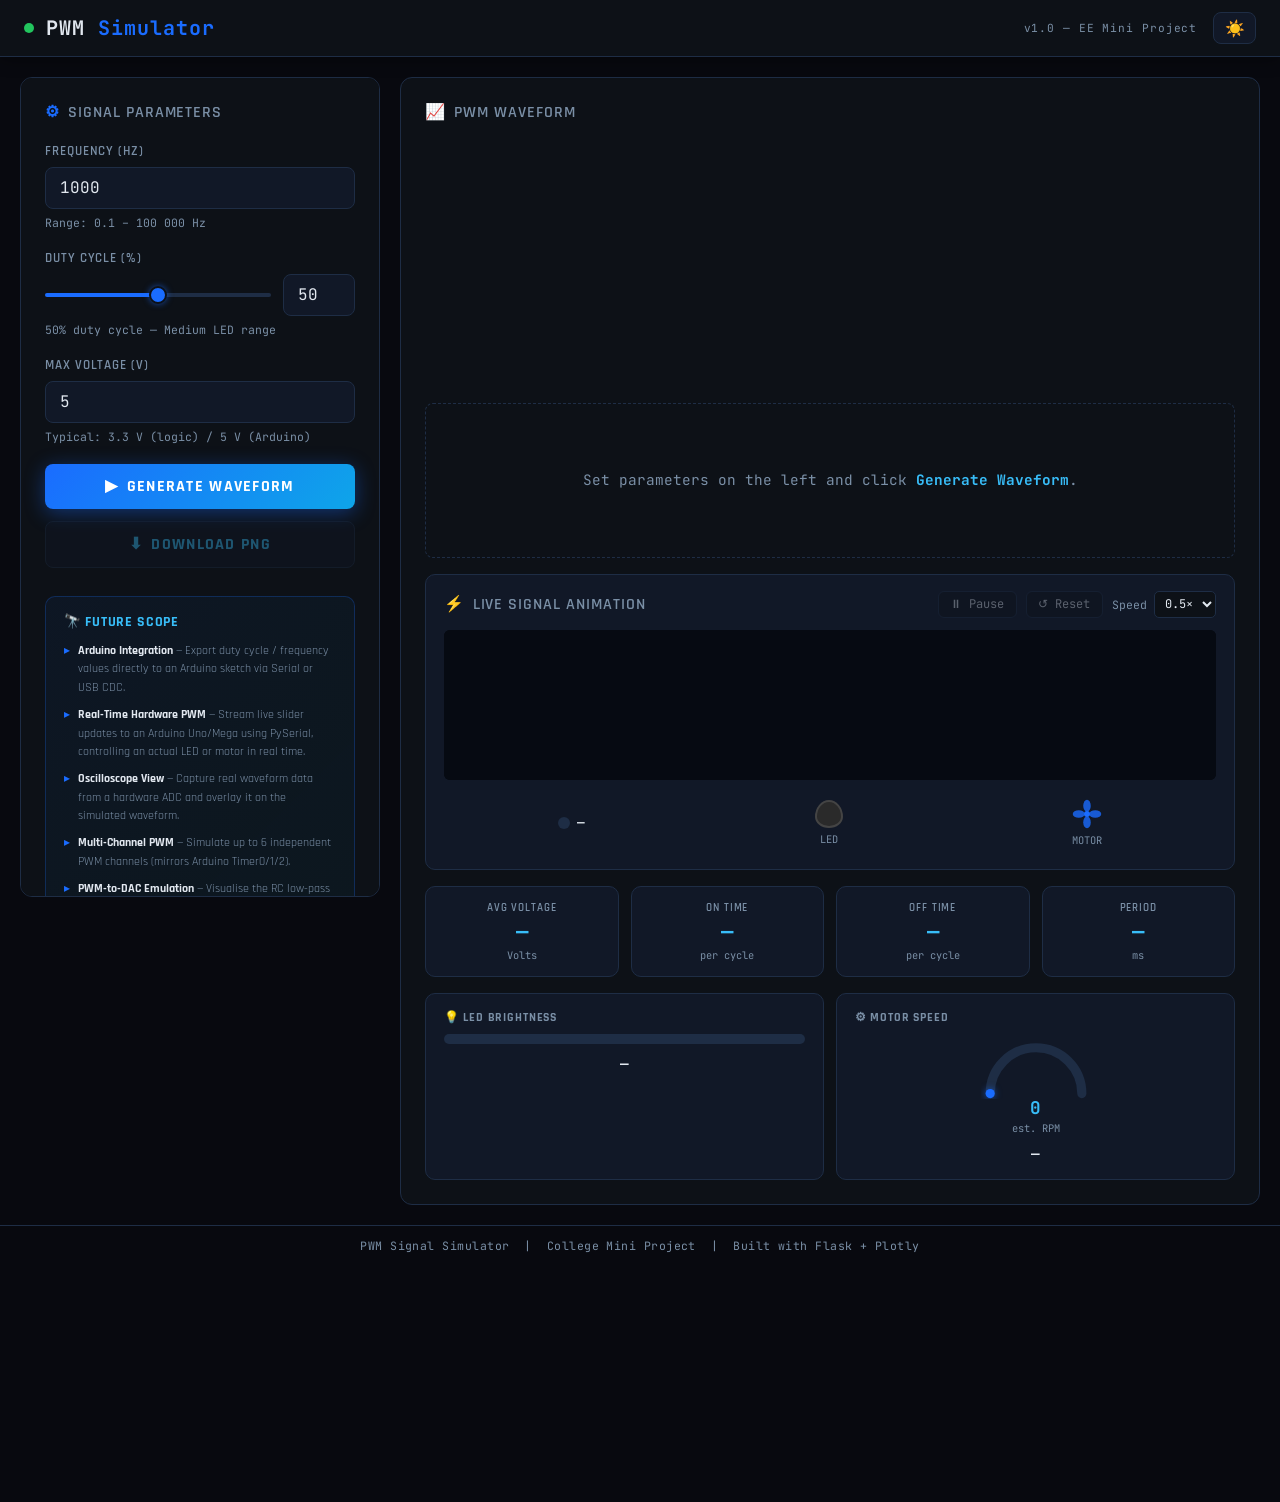
==== templates/index.html @ 7f2806ed "Add files via upload" ====
<!DOCTYPE html>
<html lang="en" data-theme="dark">
<head>
  <meta charset="UTF-8" />
  <meta name="viewport" content="width=device-width, initial-scale=1.0" />
  <title>PWM Signal Simulator</title>

  <!-- Google Fonts: JetBrains Mono for that engineering terminal feel -->
  <link rel="preconnect" href="https://fonts.googleapis.com" />
  <link
    href="https://fonts.googleapis.com/css2?family=JetBrains+Mono:wght@300;400;600;700&family=Rajdhani:wght@400;500;600;700&display=swap"
    rel="stylesheet"
  />

  <!-- Plotly for waveform rendering -->
  <script src="https://cdn.plot.ly/plotly-2.26.0.min.js"></script>

  <link rel="stylesheet" href="/static/style.css" />
</head>
<body>

  <!-- ═══════════════════════════════════════════════════════════════
       HEADER / NAV BAR
  ═══════════════════════════════════════════════════════════════ -->
  <header class="topbar">
    <div class="topbar-left">
      <span class="logo-pulse"></span>
      <span class="logo-text">PWM<span class="accent"> Simulator</span></span>
    </div>
    <div class="topbar-right">
      <span class="version-tag">v1.0 — EE Mini Project</span>
      <!-- Dark / Light mode toggle -->
      <button id="themeToggle" class="theme-btn" title="Toggle theme">
        <span class="theme-icon">☀️</span>
      </button>
    </div>
  </header>

  <!-- ═══════════════════════════════════════════════════════════════
       MAIN LAYOUT
  ═══════════════════════════════════════════════════════════════ -->
  <main class="dashboard">

    <!-- ─── LEFT PANEL: Controls ─────────────────────────────── -->
    <section class="panel panel-controls">
      <h2 class="panel-title"><span class="icon">⚙</span> Signal Parameters</h2>

      <!-- Frequency -->
      <div class="field-group">
        <label for="frequency">Frequency (Hz)</label>
        <input
          type="number" id="frequency"
          min="0.1" max="100000" step="0.1"
          value="1000" placeholder="e.g. 1000"
        />
        <span class="field-hint">Range: 0.1 – 100 000 Hz</span>
      </div>

      <!-- Duty Cycle — slider + number input synced -->
      <div class="field-group">
        <label for="dutyCycle">Duty Cycle (%)</label>
        <div class="slider-row">
          <input type="range"  id="dutyCycleSlider" min="0" max="100" step="1" value="50" />
          <input type="number" id="dutyCycle"       min="0" max="100" step="1" value="50" placeholder="0–100" />
        </div>
        <span class="field-hint" id="dcHint">50 % duty cycle selected</span>
      </div>

      <!-- Max Voltage -->
      <div class="field-group">
        <label for="maxVoltage">Max Voltage (V)</label>
        <input
          type="number" id="maxVoltage"
          min="0.1" max="1000" step="0.1"
          value="5" placeholder="e.g. 5"
        />
        <span class="field-hint">Typical: 3.3 V (logic) / 5 V (Arduino)</span>
      </div>

      <!-- Error message area -->
      <div id="errorMsg" class="error-box hidden"></div>

      <!-- Generate button -->
      <button id="generateBtn" class="btn-generate">
        <span class="btn-icon">▶</span> Generate Waveform
      </button>

      <!-- Download PNG button -->
      <button id="downloadBtn" class="btn-download" disabled>
        <span class="btn-icon">⬇</span> Download PNG
      </button>

      <!-- ── Future Scope Card ─────────────────────────────── -->
      <div class="future-scope-card">
        <h3>🔭 Future Scope</h3>
        <ul>
          <li><strong>Arduino Integration</strong> — Export duty cycle / frequency values directly to an Arduino sketch via Serial or USB CDC.</li>
          <li><strong>Real-Time Hardware PWM</strong> — Stream live slider updates to an Arduino Uno/Mega using PySerial, controlling an actual LED or motor in real time.</li>
          <li><strong>Oscilloscope View</strong> — Capture real waveform data from a hardware ADC and overlay it on the simulated waveform.</li>
          <li><strong>Multi-Channel PWM</strong> — Simulate up to 6 independent PWM channels (mirrors Arduino Timer0/1/2).</li>
          <li><strong>PWM-to-DAC Emulation</strong> — Visualise the RC low-pass filter output beside the raw PWM signal.</li>
        </ul>
      </div>
    </section>

    <!-- ─── RIGHT PANEL: Output ───────────────────────────────── -->
    <section class="panel panel-output">

      <!-- Waveform chart -->
      <div class="chart-wrapper">
        <h2 class="panel-title"><span class="icon">📈</span> PWM Waveform</h2>
        <div id="waveformChart"></div>
        <p class="chart-placeholder" id="chartPlaceholder">
          Set parameters on the left and click <strong>Generate Waveform</strong>.
        </p>
      </div>

      <!-- ── Live PWM Animation ──────────────────────────────── -->
      <div class="anim-wrapper" id="animWrapper">
        <div class="anim-header">
          <span class="panel-title"><span class="icon">⚡</span> Live Signal Animation</span>
          <div class="anim-controls">
            <button id="animPlayPause" class="anim-btn" disabled title="Play / Pause">⏸ Pause</button>
            <button id="animReset"     class="anim-btn" disabled title="Reset">↺ Reset</button>
            <label class="anim-speed-label">
              Speed
              <select id="animSpeed" class="anim-speed-select">
                <option value="0.1">0.1×</option>
                <option value="0.2">0.2×</option>
                <option value="0.3">0.3×</option>
                <option value="0.4">0.4×</option>
                <option value="0.5" selected>0.5×</option>
              </select>
            </label>
          </div>
        </div>

        <!-- Canvas for animated waveform -->
        <canvas id="pwmCanvas" height="150"></canvas>

        <!-- Animated dot indicators below canvas -->
        <div class="anim-indicators">
          <!-- Signal state badge -->
          <div class="sig-state-badge" id="sigStateBadge">
            <span class="sig-dot" id="sigDot"></span>
            <span id="sigStateText">—</span>
          </div>
          <!-- Animated LED bulb -->
          <div class="anim-led-wrap">
            <div class="anim-led" id="animLed"></div>
            <span class="anim-led-label">LED</span>
          </div>
          <!-- Spinning motor fan -->
          <div class="anim-motor-wrap">
            <svg class="motor-fan" id="motorFan" viewBox="0 0 40 40" xmlns="http://www.w3.org/2000/svg">
              <circle cx="20" cy="20" r="4" fill="#1a6cff"/>
              <ellipse cx="20" cy="9"  rx="5" ry="8" fill="#1a6cff" opacity="0.8"/>
              <ellipse cx="20" cy="31" rx="5" ry="8" fill="#1a6cff" opacity="0.8"/>
              <ellipse cx="9"  cy="20" rx="8" ry="5" fill="#1a6cff" opacity="0.8"/>
              <ellipse cx="31" cy="20" rx="8" ry="5" fill="#1a6cff" opacity="0.8"/>
            </svg>
            <span class="anim-led-label">Motor</span>
          </div>
        </div>
      </div><!-- /anim-wrapper -->

      <!-- Metric Cards -->
      <div class="metrics-grid" id="metricsGrid">

        <div class="metric-card" id="cardAvgV">
          <div class="metric-label">Avg Voltage</div>
          <div class="metric-value" id="avgVoltage">—</div>
          <div class="metric-unit">Volts</div>
        </div>

        <div class="metric-card" id="cardOnTime">
          <div class="metric-label">ON Time</div>
          <div class="metric-value" id="onTime">—</div>
          <div class="metric-unit">per cycle</div>
        </div>

        <div class="metric-card" id="cardOffTime">
          <div class="metric-label">OFF Time</div>
          <div class="metric-value" id="offTime">—</div>
          <div class="metric-unit">per cycle</div>
        </div>

        <div class="metric-card" id="cardPeriod">
          <div class="metric-label">Period</div>
          <div class="metric-value" id="period">—</div>
          <div class="metric-unit">ms</div>
        </div>

      </div>

      <!-- Indicator Row -->
      <div class="indicators-row">

        <!-- LED Brightness -->
        <div class="indicator-card" id="ledCard">
          <div class="indicator-title">💡 LED Brightness</div>
          <div class="led-bar-wrapper">
            <div class="led-bar-track">
              <div class="led-bar-fill" id="ledBarFill"></div>
            </div>
          </div>
          <div class="indicator-label" id="ledLabel">—</div>
        </div>

        <!-- Motor Speed -->
        <div class="indicator-card" id="motorCard">
          <div class="indicator-title">⚙ Motor Speed</div>
          <!-- Circular gauge -->
          <div class="gauge-wrapper">
            <svg class="gauge-svg" viewBox="0 0 120 70" xmlns="http://www.w3.org/2000/svg">
              <!-- Background arc -->
              <path class="gauge-track"
                d="M 10 65 A 50 50 0 0 1 110 65"
                fill="none" stroke-width="10" stroke-linecap="round"/>
              <!-- Filled arc -->
              <path class="gauge-fill" id="gaugeFill"
                d="M 10 65 A 50 50 0 0 1 110 65"
                fill="none" stroke-width="10" stroke-linecap="round"
                stroke-dasharray="0 157"/>
            </svg>
            <div class="gauge-rpm" id="motorRPM">0</div>
            <div class="gauge-unit">est. RPM</div>
          </div>
          <div class="indicator-label" id="motorLabel">—</div>
        </div>

      </div><!-- /indicators-row -->

    </section><!-- /panel-output -->

  </main><!-- /dashboard -->

  <footer class="site-footer">
    <p>PWM Signal Simulator &nbsp;|&nbsp; College Mini Project &nbsp;|&nbsp; Built with Flask + Plotly</p>
  </footer>

  <script src="/static/script.js"></script>
</body>
</html>
---- static/style.css ----
/* ================================================================
   PWM Signal Simulator — Stylesheet
   Theme: Engineering Terminal / Dark Blue
   ================================================================ */

/* ── CSS Variables (Dark Theme defaults) ─────────────────────── */
:root {
  --bg-base:       #08090f;
  --bg-panel:      #0d1117;
  --bg-card:       #111827;
  --bg-card-hover: #1a2236;
  --border:        #1e2d45;
  --border-accent: #1a6cff;

  --text-primary:  #e2e8f0;
  --text-secondary:#7a8fa6;
  --text-accent:   #38bdf8;

  --blue-glow:     #1a6cff;
  --cyan:          #06b6d4;
  --green:         #22c55e;
  --amber:         #f59e0b;
  --red:           #ef4444;

  --font-mono:  'JetBrains Mono', monospace;
  --font-ui:    'Rajdhani', sans-serif;

  --radius:     8px;
  --transition: 0.22s cubic-bezier(0.4, 0, 0.2, 1);
}

/* ── Light Theme Overrides ────────────────────────────────────── */
[data-theme="light"] {
  --bg-base:       #f0f4f8;
  --bg-panel:      #ffffff;
  --bg-card:       #f8fafc;
  --bg-card-hover: #eef2f7;
  --border:        #cbd5e1;
  --border-accent: #1a6cff;

  --text-primary:  #0f172a;
  --text-secondary:#475569;
  --text-accent:   #0369a1;
}

/* ── Reset & Base ─────────────────────────────────────────────── */
*, *::before, *::after { box-sizing: border-box; margin: 0; padding: 0; }

html { font-size: 16px; scroll-behavior: smooth; }

body {
  font-family: var(--font-ui);
  background: var(--bg-base);
  color: var(--text-primary);
  min-height: 100vh;
  display: flex;
  flex-direction: column;
  transition: background var(--transition), color var(--transition);
}

/* ── Scrollbar (Dark theme) ───────────────────────────────────── */
::-webkit-scrollbar { width: 6px; }
::-webkit-scrollbar-track { background: var(--bg-base); }
::-webkit-scrollbar-thumb { background: var(--border); border-radius: 99px; }

/* ================================================================
   TOP BAR
   ================================================================ */
.topbar {
  display: flex;
  align-items: center;
  justify-content: space-between;
  padding: 0.75rem 1.5rem;
  background: var(--bg-panel);
  border-bottom: 1px solid var(--border);
  position: sticky; top: 0; z-index: 100;
  box-shadow: 0 2px 16px rgba(0,0,0,0.4);
}

.topbar-left {
  display: flex; align-items: center; gap: 0.75rem;
}

/* Pulsing circle — "live" indicator */
.logo-pulse {
  width: 10px; height: 10px;
  border-radius: 50%;
  background: var(--green);
  box-shadow: 0 0 0 0 rgba(34,197,94,0.6);
  animation: pulse 2s infinite;
}
@keyframes pulse {
  0%   { box-shadow: 0 0 0 0   rgba(34,197,94,0.6); }
  70%  { box-shadow: 0 0 0 10px rgba(34,197,94,0.0); }
  100% { box-shadow: 0 0 0 0   rgba(34,197,94,0.0); }
}

.logo-text {
  font-family: var(--font-mono);
  font-size: 1.25rem;
  font-weight: 700;
  letter-spacing: 0.05em;
  color: var(--text-primary);
}
.logo-text .accent { color: var(--blue-glow); }

.topbar-right {
  display: flex; align-items: center; gap: 1rem;
}

.version-tag {
  font-family: var(--font-mono);
  font-size: 0.7rem;
  color: var(--text-secondary);
  letter-spacing: 0.08em;
}

/* Theme toggle button */
.theme-btn {
  background: var(--bg-card);
  border: 1px solid var(--border);
  border-radius: var(--radius);
  padding: 0.35rem 0.65rem;
  cursor: pointer;
  font-size: 1rem;
  transition: border-color var(--transition), background var(--transition);
}
.theme-btn:hover { border-color: var(--border-accent); background: var(--bg-card-hover); }

/* ================================================================
   DASHBOARD LAYOUT
   ================================================================ */
.dashboard {
  display: grid;
  grid-template-columns: 360px 1fr;
  gap: 1.25rem;
  padding: 1.25rem;
  flex: 1;
}

/* ── Panel (shared card shell) ────────────────────────────────── */
.panel {
  background: var(--bg-panel);
  border: 1px solid var(--border);
  border-radius: 12px;
  padding: 1.5rem;
  display: flex;
  flex-direction: column;
  gap: 1.25rem;
  transition: background var(--transition), border-color var(--transition);
}

.panel-title {
  font-family: var(--font-ui);
  font-size: 1rem;
  font-weight: 600;
  letter-spacing: 0.06em;
  text-transform: uppercase;
  color: var(--text-secondary);
  display: flex; align-items: center; gap: 0.5rem;
}
.panel-title .icon { color: var(--blue-glow); font-style: normal; }

/* ================================================================
   CONTROL PANEL — Left
   ================================================================ */
.panel-controls { max-height: calc(100vh - 80px); overflow-y: auto; }

/* ── Form Fields ──────────────────────────────────────────────── */
.field-group {
  display: flex; flex-direction: column; gap: 0.4rem;
}

.field-group label {
  font-size: 0.82rem;
  font-weight: 600;
  letter-spacing: 0.07em;
  text-transform: uppercase;
  color: var(--text-secondary);
}

.field-group input[type="number"] {
  background: var(--bg-card);
  border: 1px solid var(--border);
  border-radius: var(--radius);
  color: var(--text-primary);
  font-family: var(--font-mono);
  font-size: 1rem;
  padding: 0.6rem 0.85rem;
  width: 100%;
  transition: border-color var(--transition), box-shadow var(--transition);
  outline: none;
}
.field-group input[type="number"]:focus {
  border-color: var(--border-accent);
  box-shadow: 0 0 0 3px rgba(26,108,255,0.18);
}

.field-hint {
  font-size: 0.72rem;
  color: var(--text-secondary);
  font-family: var(--font-mono);
}

/* ── Slider + Number sync row ─────────────────────────────────── */
.slider-row {
  display: flex; align-items: center; gap: 0.75rem;
}
.slider-row input[type="range"] {
  flex: 1;
  -webkit-appearance: none;
  height: 4px;
  border-radius: 99px;
  background: linear-gradient(to right, var(--blue-glow) 50%, var(--border) 50%);
  outline: none;
  cursor: pointer;
  transition: background var(--transition);
}
.slider-row input[type="range"]::-webkit-slider-thumb {
  -webkit-appearance: none;
  width: 18px; height: 18px;
  border-radius: 50%;
  background: var(--blue-glow);
  border: 2px solid var(--bg-panel);
  box-shadow: 0 0 6px rgba(26,108,255,0.6);
  transition: transform 0.1s;
}
.slider-row input[type="range"]::-webkit-slider-thumb:hover { transform: scale(1.2); }
.slider-row input[type="number"] { width: 72px; flex: none; }

/* ── Buttons ──────────────────────────────────────────────────── */
.btn-generate, .btn-download {
  width: 100%;
  padding: 0.75rem;
  border: none;
  border-radius: var(--radius);
  font-family: var(--font-ui);
  font-size: 1rem;
  font-weight: 700;
  letter-spacing: 0.08em;
  text-transform: uppercase;
  cursor: pointer;
  display: flex; align-items: center; justify-content: center; gap: 0.5rem;
  transition: transform 0.1s, box-shadow var(--transition), opacity var(--transition);
}

.btn-generate {
  background: linear-gradient(135deg, #1a6cff, #0ea5e9);
  color: #fff;
  box-shadow: 0 4px 20px rgba(26,108,255,0.4);
}
.btn-generate:hover  { transform: translateY(-2px); box-shadow: 0 6px 24px rgba(26,108,255,0.55); }
.btn-generate:active { transform: translateY(0);   }

.btn-download {
  background: var(--bg-card);
  color: var(--text-accent);
  border: 1px solid var(--border);
  margin-top: -0.5rem;
}
.btn-download:hover:not(:disabled) { border-color: var(--cyan); background: var(--bg-card-hover); }
.btn-download:disabled { opacity: 0.4; cursor: not-allowed; }

.btn-icon { font-style: normal; }

/* ── Error Box ────────────────────────────────────────────────── */
.error-box {
  background: rgba(239,68,68,0.12);
  border: 1px solid var(--red);
  border-radius: var(--radius);
  padding: 0.65rem 0.9rem;
  font-size: 0.85rem;
  color: var(--red);
  font-family: var(--font-mono);
}
.hidden { display: none !important; }

/* ── Future Scope Card ────────────────────────────────────────── */
.future-scope-card {
  background: linear-gradient(135deg, rgba(26,108,255,0.06), rgba(6,182,212,0.04));
  border: 1px solid rgba(26,108,255,0.25);
  border-radius: 10px;
  padding: 1rem 1.1rem;
  margin-top: 0.5rem;
}
.future-scope-card h3 {
  font-size: 0.85rem;
  font-weight: 700;
  letter-spacing: 0.06em;
  text-transform: uppercase;
  color: var(--text-accent);
  margin-bottom: 0.6rem;
}
.future-scope-card ul {
  list-style: none;
  display: flex; flex-direction: column; gap: 0.5rem;
}
.future-scope-card li {
  font-size: 0.78rem;
  color: var(--text-secondary);
  line-height: 1.5;
  padding-left: 0.9rem;
  position: relative;
}
.future-scope-card li::before {
  content: "▸";
  position: absolute; left: 0;
  color: var(--blue-glow);
}
.future-scope-card li strong { color: var(--text-primary); }

/* ================================================================
   OUTPUT PANEL — Right
   ================================================================ */
.panel-output { gap: 1rem; }

/* ── Waveform chart area ──────────────────────────────────────── */
.chart-wrapper { flex: 1; position: relative; }

#waveformChart {
  width: 100%;
  min-height: 280px;
  border-radius: var(--radius);
  overflow: hidden;
}

.chart-placeholder {
  color: var(--text-secondary);
  font-size: 0.9rem;
  text-align: center;
  padding: 4rem 2rem;
  border: 1px dashed var(--border);
  border-radius: var(--radius);
  font-family: var(--font-mono);
  line-height: 1.7;
}
.chart-placeholder strong { color: var(--text-accent); }

/* ── Metric Cards Grid ────────────────────────────────────────── */
.metrics-grid {
  display: grid;
  grid-template-columns: repeat(4, 1fr);
  gap: 0.75rem;
}

.metric-card {
  background: var(--bg-card);
  border: 1px solid var(--border);
  border-radius: 10px;
  padding: 0.85rem 1rem;
  display: flex; flex-direction: column; align-items: center;
  gap: 0.2rem;
  transition: border-color var(--transition), background var(--transition), transform 0.15s;
  text-align: center;
}
.metric-card:hover {
  border-color: var(--border-accent);
  background: var(--bg-card-hover);
  transform: translateY(-2px);
}

.metric-label {
  font-size: 0.68rem;
  font-weight: 600;
  text-transform: uppercase;
  letter-spacing: 0.08em;
  color: var(--text-secondary);
}
.metric-value {
  font-family: var(--font-mono);
  font-size: 1.3rem;
  font-weight: 700;
  color: var(--text-accent);
  word-break: break-all;
}
.metric-unit {
  font-size: 0.65rem;
  color: var(--text-secondary);
  font-family: var(--font-mono);
}

/* ── Indicators Row ───────────────────────────────────────────── */
.indicators-row {
  display: grid;
  grid-template-columns: 1fr 1fr;
  gap: 0.75rem;
}

.indicator-card {
  background: var(--bg-card);
  border: 1px solid var(--border);
  border-radius: 10px;
  padding: 1rem 1.1rem;
  display: flex; flex-direction: column; gap: 0.6rem;
  transition: border-color var(--transition);
}
.indicator-card:hover { border-color: var(--border-accent); }

.indicator-title {
  font-size: 0.75rem;
  font-weight: 700;
  text-transform: uppercase;
  letter-spacing: 0.07em;
  color: var(--text-secondary);
}

.indicator-label {
  font-family: var(--font-mono);
  font-size: 0.9rem;
  font-weight: 600;
  color: var(--text-primary);
  text-align: center;
}

/* ── LED brightness bar ───────────────────────────────────────── */
.led-bar-wrapper { display: flex; align-items: center; gap: 0.5rem; }
.led-bar-track {
  flex: 1;
  height: 10px;
  background: var(--border);
  border-radius: 99px;
  overflow: hidden;
}
.led-bar-fill {
  height: 100%;
  width: 0%;
  border-radius: 99px;
  background: linear-gradient(to right, #f59e0b, #fbbf24, #fef08a);
  box-shadow: 0 0 8px rgba(251,191,36,0.5);
  transition: width 0.5s cubic-bezier(0.4,0,0.2,1);
}

/* ── Motor Gauge ──────────────────────────────────────────────── */
.gauge-wrapper {
  display: flex; flex-direction: column; align-items: center; gap: 0.1rem;
  position: relative;
}
.gauge-svg { width: 110px; }

.gauge-track { stroke: var(--border); }
.gauge-fill  {
  stroke: var(--blue-glow);
  filter: drop-shadow(0 0 4px rgba(26,108,255,0.7));
  transition: stroke-dasharray 0.55s cubic-bezier(0.4,0,0.2,1);
}

.gauge-rpm {
  font-family: var(--font-mono);
  font-size: 1.1rem;
  font-weight: 700;
  color: var(--text-accent);
  margin-top: -0.25rem;
}
.gauge-unit {
  font-size: 0.65rem;
  color: var(--text-secondary);
  font-family: var(--font-mono);
}

/* ================================================================
   FOOTER
   ================================================================ */
.site-footer {
  text-align: center;
  padding: 0.75rem;
  font-size: 0.72rem;
  color: var(--text-secondary);
  border-top: 1px solid var(--border);
  font-family: var(--font-mono);
  letter-spacing: 0.04em;
}

/* ================================================================
   RESPONSIVE BREAKPOINTS
   ================================================================ */
@media (max-width: 1024px) {
  .dashboard { grid-template-columns: 1fr; }
  .panel-controls { max-height: none; }
  .metrics-grid { grid-template-columns: repeat(2, 1fr); }
}

@media (max-width: 600px) {
  .topbar { padding: 0.6rem 1rem; }
  .version-tag { display: none; }
  .dashboard { padding: 0.75rem; gap: 0.75rem; }
  .metrics-grid { grid-template-columns: repeat(2, 1fr); }
  .indicators-row { grid-template-columns: 1fr; }
}

/* ================================================================
   LIVE PWM ANIMATION SECTION
   ================================================================ */

.anim-wrapper {
  background: var(--bg-card);
  border: 1px solid var(--border);
  border-radius: 10px;
  padding: 1rem 1.1rem;
  display: flex;
  flex-direction: column;
  gap: 0.75rem;
  transition: border-color var(--transition);
}
.anim-wrapper:hover { border-color: var(--border-accent); }

/* Header row: title + controls */
.anim-header {
  display: flex;
  align-items: center;
  justify-content: space-between;
  flex-wrap: wrap;
  gap: 0.5rem;
}

.anim-controls {
  display: flex;
  align-items: center;
  gap: 0.6rem;
}

.anim-btn {
  background: var(--bg-panel);
  border: 1px solid var(--border);
  border-radius: 6px;
  color: var(--text-primary);
  font-family: var(--font-mono);
  font-size: 0.75rem;
  padding: 0.3rem 0.7rem;
  cursor: pointer;
  transition: border-color var(--transition), background var(--transition);
}
.anim-btn:hover:not(:disabled) { border-color: var(--cyan); background: var(--bg-card-hover); }
.anim-btn:disabled { opacity: 0.35; cursor: not-allowed; }

.anim-speed-label {
  font-size: 0.72rem;
  color: var(--text-secondary);
  font-family: var(--font-mono);
  display: flex;
  align-items: center;
  gap: 0.4rem;
}
.anim-speed-select {
  background: var(--bg-panel);
  border: 1px solid var(--border);
  border-radius: 5px;
  color: var(--text-primary);
  font-family: var(--font-mono);
  font-size: 0.75rem;
  padding: 0.2rem 0.4rem;
  cursor: pointer;
}

/* The animation canvas */
#pwmCanvas {
  width: 100%;
  border-radius: 6px;
  background: #060a12;
  display: block;
}
[data-theme="light"] #pwmCanvas { background: #f1f5fb; }

/* Indicator strip below canvas */
.anim-indicators {
  display: flex;
  align-items: center;
  justify-content: space-around;
  padding: 0.4rem 0;
}

/* Signal HIGH/LOW badge */
.sig-state-badge {
  display: flex;
  align-items: center;
  gap: 0.45rem;
  font-family: var(--font-mono);
  font-size: 0.8rem;
  color: var(--text-primary);
  font-weight: 600;
}
.sig-dot {
  width: 12px; height: 12px;
  border-radius: 50%;
  background: var(--border);
  transition: background 0.05s, box-shadow 0.05s;
}
.sig-dot.high {
  background: #22c55e;
  box-shadow: 0 0 8px rgba(34,197,94,0.8);
}
.sig-dot.low {
  background: #ef4444;
  box-shadow: 0 0 8px rgba(239,68,68,0.5);
}

/* Animated LED bulb */
.anim-led-wrap {
  display: flex; flex-direction: column; align-items: center; gap: 0.25rem;
}
.anim-led {
  width: 28px; height: 28px;
  border-radius: 50% 50% 50% 50% / 60% 60% 40% 40%;
  background: #2a2a2a;
  border: 2px solid #444;
  transition: background 0.05s, box-shadow 0.05s;
}
.anim-led.on {
  background: radial-gradient(circle at 40% 35%, #fff9c4, #fbbf24 60%, #d97706);
  border-color: #fbbf24;
  box-shadow: 0 0 14px 4px rgba(251,191,36,0.75);
}
.anim-led-label {
  font-size: 0.65rem;
  color: var(--text-secondary);
  font-family: var(--font-mono);
  text-transform: uppercase;
}

/* Motor fan */
.anim-motor-wrap {
  display: flex; flex-direction: column; align-items: center; gap: 0.25rem;
}
.motor-fan {
  width: 30px; height: 30px;
  transition: transform 0s linear;
  /* rotation driven by JS */
}

/* ── Number input spinners hidden for clean look ──────────────── */
input[type="number"]::-webkit-inner-spin-button,
input[type="number"]::-webkit-outer-spin-button { -webkit-appearance: none; }
input[type="number"] { -moz-appearance: textfield; }

/* ── Smooth global transitions on theme switch ────────────────── */
body, .panel, .metric-card, .indicator-card, .future-scope-card,
.topbar, input, button {
  transition-property: background, border-color, color, box-shadow;
  transition-duration: 0.22s;
  transition-timing-function: cubic-bezier(0.4,0,0.2,1);
}
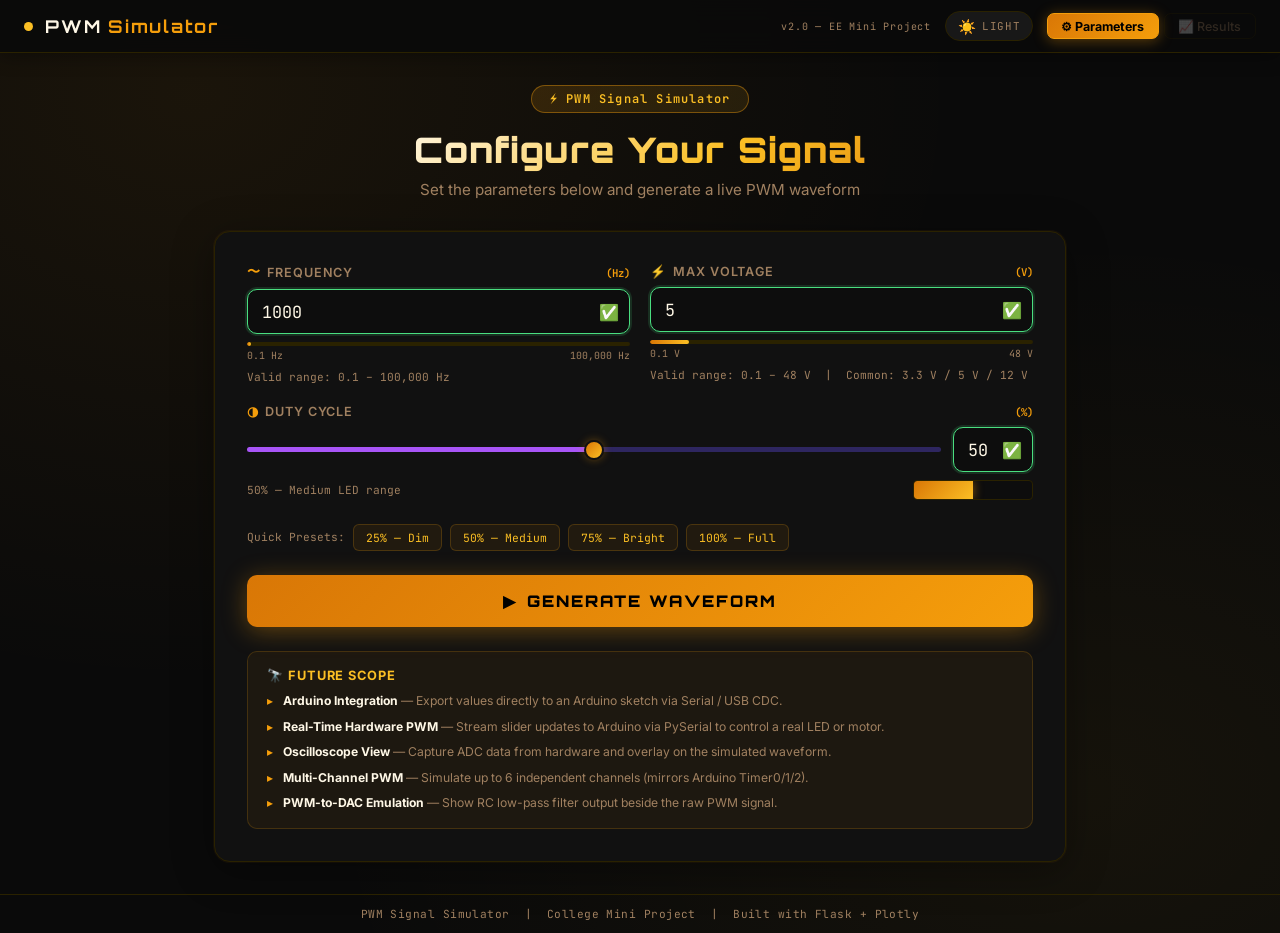
==== commit f9edcaac: "Add files via upload" ====
--- a/templates/index.html
+++ b/templates/index.html
@@ -4,236 +4,246 @@
   <meta charset="UTF-8" />
   <meta name="viewport" content="width=device-width, initial-scale=1.0" />
   <title>PWM Signal Simulator</title>
-
-  <!-- Google Fonts: JetBrains Mono for that engineering terminal feel -->
   <link rel="preconnect" href="https://fonts.googleapis.com" />
-  <link
-    href="https://fonts.googleapis.com/css2?family=JetBrains+Mono:wght@300;400;600;700&family=Rajdhani:wght@400;500;600;700&display=swap"
-    rel="stylesheet"
-  />
-
-  <!-- Plotly for waveform rendering -->
+  <link href="https://fonts.googleapis.com/css2?family=JetBrains+Mono:wght@300;400;600;700&family=Orbitron:wght@400;600;700;900&family=Inter:wght@300;400;500;600&display=swap" rel="stylesheet" />
   <script src="https://cdn.plot.ly/plotly-2.26.0.min.js"></script>
-
   <link rel="stylesheet" href="/static/style.css" />
 </head>
 <body>
 
-  <!-- ═══════════════════════════════════════════════════════════════
-       HEADER / NAV BAR
-  ═══════════════════════════════════════════════════════════════ -->
+  <!-- ═══════════════════════ TOPBAR ═══════════════════════════ -->
   <header class="topbar">
     <div class="topbar-left">
       <span class="logo-pulse"></span>
       <span class="logo-text">PWM<span class="accent"> Simulator</span></span>
     </div>
     <div class="topbar-right">
-      <span class="version-tag">v1.0 — EE Mini Project</span>
-      <!-- Dark / Light mode toggle -->
-      <button id="themeToggle" class="theme-btn" title="Toggle theme">
-        <span class="theme-icon">☀️</span>
+      <span class="version-tag">v2.0 — EE Mini Project</span>
+      <button class="theme-toggle-btn" id="themeToggleBtn" title="Toggle Dark / Light mode">
+        <span class="t-icon" id="themeIcon">☀️</span>
+        <span class="t-label" id="themeLabel">LIGHT</span>
       </button>
+      <div class="page-tabs">
+        <button class="tab-btn active" id="tabInput" onclick="showPage('input')">⚙ Parameters</button>
+        <button class="tab-btn"        id="tabOutput" onclick="showPage('output')" disabled>📈 Results</button>
+      </div>
     </div>
   </header>
 
-  <!-- ═══════════════════════════════════════════════════════════════
-       MAIN LAYOUT
+  <!-- ═══════════════════════════════════════════════════════════
+       PAGE 1 — SIGNAL PARAMETERS
   ═══════════════════════════════════════════════════════════════ -->
-  <main class="dashboard">
-
-    <!-- ─── LEFT PANEL: Controls ─────────────────────────────── -->
-    <section class="panel panel-controls">
-      <h2 class="panel-title"><span class="icon">⚙</span> Signal Parameters</h2>
-
-      <!-- Frequency -->
-      <div class="field-group">
-        <label for="frequency">Frequency (Hz)</label>
-        <input
-          type="number" id="frequency"
-          min="0.1" max="100000" step="0.1"
-          value="1000" placeholder="e.g. 1000"
-        />
-        <span class="field-hint">Range: 0.1 – 100 000 Hz</span>
-      </div>
-
-      <!-- Duty Cycle — slider + number input synced -->
-      <div class="field-group">
-        <label for="dutyCycle">Duty Cycle (%)</label>
-        <div class="slider-row">
-          <input type="range"  id="dutyCycleSlider" min="0" max="100" step="1" value="50" />
-          <input type="number" id="dutyCycle"       min="0" max="100" step="1" value="50" placeholder="0–100" />
-        </div>
-        <span class="field-hint" id="dcHint">50 % duty cycle selected</span>
-      </div>
-
-      <!-- Max Voltage -->
-      <div class="field-group">
-        <label for="maxVoltage">Max Voltage (V)</label>
-        <input
-          type="number" id="maxVoltage"
-          min="0.1" max="1000" step="0.1"
-          value="5" placeholder="e.g. 5"
-        />
-        <span class="field-hint">Typical: 3.3 V (logic) / 5 V (Arduino)</span>
-      </div>
-
-      <!-- Error message area -->
+  <main class="page" id="pageInput">
+
+    <!-- Hero heading -->
+    <div class="hero">
+      <div class="hero-badge">⚡ PWM Signal Simulator</div>
+      <h1 class="hero-title">Configure Your Signal</h1>
+      <p class="hero-sub">Set the parameters below and generate a live PWM waveform</p>
+    </div>
+
+    <!-- Input card -->
+    <div class="input-card">
+
+      <div class="input-grid">
+
+        <!-- Frequency -->
+        <div class="field-group" id="grp-frequency">
+          <label for="frequency">
+            <span class="field-icon">〜</span> Frequency
+            <span class="field-unit">(Hz)</span>
+          </label>
+          <div class="input-with-status">
+            <input type="number" id="frequency" min="0.1" max="100000" step="0.1" value="1000" placeholder="e.g. 1000" />
+            <span class="input-status-icon" id="status-frequency"></span>
+          </div>
+          <div class="range-bar-wrap">
+            <div class="range-bar-track"><div class="range-bar-fill" id="bar-frequency"></div></div>
+            <span class="range-limits"><span>0.1 Hz</span><span>100,000 Hz</span></span>
+          </div>
+          <span class="field-hint" id="hint-frequency">Valid range: 0.1 – 100,000 Hz</span>
+          <span class="field-error hidden" id="err-frequency"></span>
+        </div>
+
+        <!-- Max Voltage -->
+        <div class="field-group" id="grp-maxVoltage">
+          <label for="maxVoltage">
+            <span class="field-icon">⚡</span> Max Voltage
+            <span class="field-unit">(V)</span>
+          </label>
+          <div class="input-with-status">
+            <input type="number" id="maxVoltage" min="0.1" max="48" step="0.1" value="5" placeholder="e.g. 5" />
+            <span class="input-status-icon" id="status-maxVoltage"></span>
+          </div>
+          <div class="range-bar-wrap">
+            <div class="range-bar-track"><div class="range-bar-fill" id="bar-maxVoltage"></div></div>
+            <span class="range-limits"><span>0.1 V</span><span>48 V</span></span>
+          </div>
+          <span class="field-hint" id="hint-maxVoltage">Valid range: 0.1 – 48 V &nbsp;|&nbsp; Common: 3.3 V / 5 V / 12 V</span>
+          <span class="field-error hidden" id="err-maxVoltage"></span>
+        </div>
+
+        <!-- Duty Cycle — full width -->
+        <div class="field-group field-full" id="grp-dutyCycle">
+          <label for="dutyCycle">
+            <span class="field-icon">◑</span> Duty Cycle
+            <span class="field-unit">(%)</span>
+          </label>
+          <div class="slider-row">
+            <input type="range"  id="dutyCycleSlider" min="0" max="100" step="1" value="50" />
+            <div class="input-with-status" style="width:80px;flex:none">
+              <input type="number" id="dutyCycle" min="0" max="100" step="1" value="50" placeholder="0–100" style="width:100%" />
+              <span class="input-status-icon" id="status-dutyCycle"></span>
+            </div>
+          </div>
+          <div class="dc-preview-row">
+            <span class="field-hint" id="dcHint">50% — Medium LED range</span>
+            <div class="dc-mini-wave" id="dcMiniWave">
+              <div class="dc-mini-high" id="dcMiniHigh"></div>
+            </div>
+          </div>
+          <span class="field-error hidden" id="err-dutyCycle"></span>
+        </div>
+
+      </div><!-- /input-grid -->
+
+      <!-- Quick preset buttons -->
+      <div class="presets-row">
+        <span class="presets-label">Quick Presets:</span>
+        <button class="preset-btn" onclick="applyPreset(1000,25,5)">25% — Dim</button>
+        <button class="preset-btn" onclick="applyPreset(1000,50,5)">50% — Medium</button>
+        <button class="preset-btn" onclick="applyPreset(1000,75,5)">75% — Bright</button>
+        <button class="preset-btn" onclick="applyPreset(500,100,3.3)">100% — Full</button>
+      </div>
+
+      <!-- Per-field errors shown inline above; global fallback below -->
       <div id="errorMsg" class="error-box hidden"></div>
 
-      <!-- Generate button -->
+      <!-- Generate CTA -->
       <button id="generateBtn" class="btn-generate">
-        <span class="btn-icon">▶</span> Generate Waveform
+        <span>▶</span> Generate Waveform
       </button>
 
-      <!-- Download PNG button -->
-      <button id="downloadBtn" class="btn-download" disabled>
-        <span class="btn-icon">⬇</span> Download PNG
-      </button>
-
-      <!-- ── Future Scope Card ─────────────────────────────── -->
+      <!-- Future scope -->
       <div class="future-scope-card">
         <h3>🔭 Future Scope</h3>
         <ul>
-          <li><strong>Arduino Integration</strong> — Export duty cycle / frequency values directly to an Arduino sketch via Serial or USB CDC.</li>
-          <li><strong>Real-Time Hardware PWM</strong> — Stream live slider updates to an Arduino Uno/Mega using PySerial, controlling an actual LED or motor in real time.</li>
-          <li><strong>Oscilloscope View</strong> — Capture real waveform data from a hardware ADC and overlay it on the simulated waveform.</li>
-          <li><strong>Multi-Channel PWM</strong> — Simulate up to 6 independent PWM channels (mirrors Arduino Timer0/1/2).</li>
-          <li><strong>PWM-to-DAC Emulation</strong> — Visualise the RC low-pass filter output beside the raw PWM signal.</li>
+          <li><strong>Arduino Integration</strong> — Export values directly to an Arduino sketch via Serial / USB CDC.</li>
+          <li><strong>Real-Time Hardware PWM</strong> — Stream slider updates to Arduino via PySerial to control a real LED or motor.</li>
+          <li><strong>Oscilloscope View</strong> — Capture ADC data from hardware and overlay on the simulated waveform.</li>
+          <li><strong>Multi-Channel PWM</strong> — Simulate up to 6 independent channels (mirrors Arduino Timer0/1/2).</li>
+          <li><strong>PWM-to-DAC Emulation</strong> — Show RC low-pass filter output beside the raw PWM signal.</li>
         </ul>
       </div>
-    </section>
-
-    <!-- ─── RIGHT PANEL: Output ───────────────────────────────── -->
-    <section class="panel panel-output">
-
-      <!-- Waveform chart -->
-      <div class="chart-wrapper">
-        <h2 class="panel-title"><span class="icon">📈</span> PWM Waveform</h2>
-        <div id="waveformChart"></div>
-        <p class="chart-placeholder" id="chartPlaceholder">
-          Set parameters on the left and click <strong>Generate Waveform</strong>.
-        </p>
-      </div>
-
-      <!-- ── Live PWM Animation ──────────────────────────────── -->
-      <div class="anim-wrapper" id="animWrapper">
-        <div class="anim-header">
-          <span class="panel-title"><span class="icon">⚡</span> Live Signal Animation</span>
-          <div class="anim-controls">
-            <button id="animPlayPause" class="anim-btn" disabled title="Play / Pause">⏸ Pause</button>
-            <button id="animReset"     class="anim-btn" disabled title="Reset">↺ Reset</button>
-            <label class="anim-speed-label">
-              Speed
-              <select id="animSpeed" class="anim-speed-select">
-                <option value="0.1">0.1×</option>
-                <option value="0.2">0.2×</option>
-                <option value="0.3">0.3×</option>
-                <option value="0.4">0.4×</option>
-                <option value="0.5" selected>0.5×</option>
-              </select>
-            </label>
-          </div>
-        </div>
-
-        <!-- Canvas for animated waveform -->
-        <canvas id="pwmCanvas" height="150"></canvas>
-
-        <!-- Animated dot indicators below canvas -->
-        <div class="anim-indicators">
-          <!-- Signal state badge -->
-          <div class="sig-state-badge" id="sigStateBadge">
-            <span class="sig-dot" id="sigDot"></span>
-            <span id="sigStateText">—</span>
-          </div>
-          <!-- Animated LED bulb -->
-          <div class="anim-led-wrap">
-            <div class="anim-led" id="animLed"></div>
-            <span class="anim-led-label">LED</span>
-          </div>
-          <!-- Spinning motor fan -->
-          <div class="anim-motor-wrap">
-            <svg class="motor-fan" id="motorFan" viewBox="0 0 40 40" xmlns="http://www.w3.org/2000/svg">
-              <circle cx="20" cy="20" r="4" fill="#1a6cff"/>
-              <ellipse cx="20" cy="9"  rx="5" ry="8" fill="#1a6cff" opacity="0.8"/>
-              <ellipse cx="20" cy="31" rx="5" ry="8" fill="#1a6cff" opacity="0.8"/>
-              <ellipse cx="9"  cy="20" rx="8" ry="5" fill="#1a6cff" opacity="0.8"/>
-              <ellipse cx="31" cy="20" rx="8" ry="5" fill="#1a6cff" opacity="0.8"/>
-            </svg>
-            <span class="anim-led-label">Motor</span>
-          </div>
-        </div>
-      </div><!-- /anim-wrapper -->
-
-      <!-- Metric Cards -->
-      <div class="metrics-grid" id="metricsGrid">
-
-        <div class="metric-card" id="cardAvgV">
-          <div class="metric-label">Avg Voltage</div>
-          <div class="metric-value" id="avgVoltage">—</div>
-          <div class="metric-unit">Volts</div>
-        </div>
-
-        <div class="metric-card" id="cardOnTime">
-          <div class="metric-label">ON Time</div>
-          <div class="metric-value" id="onTime">—</div>
-          <div class="metric-unit">per cycle</div>
-        </div>
-
-        <div class="metric-card" id="cardOffTime">
-          <div class="metric-label">OFF Time</div>
-          <div class="metric-value" id="offTime">—</div>
-          <div class="metric-unit">per cycle</div>
-        </div>
-
-        <div class="metric-card" id="cardPeriod">
-          <div class="metric-label">Period</div>
-          <div class="metric-value" id="period">—</div>
-          <div class="metric-unit">ms</div>
-        </div>
-
-      </div>
-
-      <!-- Indicator Row -->
-      <div class="indicators-row">
-
-        <!-- LED Brightness -->
-        <div class="indicator-card" id="ledCard">
-          <div class="indicator-title">💡 LED Brightness</div>
-          <div class="led-bar-wrapper">
-            <div class="led-bar-track">
-              <div class="led-bar-fill" id="ledBarFill"></div>
-            </div>
-          </div>
-          <div class="indicator-label" id="ledLabel">—</div>
-        </div>
-
-        <!-- Motor Speed -->
-        <div class="indicator-card" id="motorCard">
-          <div class="indicator-title">⚙ Motor Speed</div>
-          <!-- Circular gauge -->
-          <div class="gauge-wrapper">
-            <svg class="gauge-svg" viewBox="0 0 120 70" xmlns="http://www.w3.org/2000/svg">
-              <!-- Background arc -->
-              <path class="gauge-track"
-                d="M 10 65 A 50 50 0 0 1 110 65"
-                fill="none" stroke-width="10" stroke-linecap="round"/>
-              <!-- Filled arc -->
-              <path class="gauge-fill" id="gaugeFill"
-                d="M 10 65 A 50 50 0 0 1 110 65"
-                fill="none" stroke-width="10" stroke-linecap="round"
-                stroke-dasharray="0 157"/>
-            </svg>
-            <div class="gauge-rpm" id="motorRPM">0</div>
-            <div class="gauge-unit">est. RPM</div>
-          </div>
-          <div class="indicator-label" id="motorLabel">—</div>
-        </div>
-
-      </div><!-- /indicators-row -->
-
-    </section><!-- /panel-output -->
-
-  </main><!-- /dashboard -->
+
+    </div><!-- /input-card -->
+  </main>
+
+  <!-- ═══════════════════════════════════════════════════════════
+       PAGE 2 — RESULTS
+  ═══════════════════════════════════════════════════════════════ -->
+  <main class="page hidden" id="pageOutput">
+
+    <!-- Result topbar strip -->
+    <div class="result-strip">
+      <button class="btn-back" onclick="showPage('input')">← Back</button>
+      <div class="result-params" id="resultParams">—</div>
+      <button id="downloadBtn" class="btn-download-full">⬇ Download Report</button>
+    </div>
+
+    <!-- Waveform -->
+    <div class="out-card">
+      <div class="out-card-title"><span class="icon">📈</span> PWM Waveform</div>
+      <div id="waveformChart"></div>
+    </div>
+
+    <!-- Live Animation -->
+    <div class="out-card">
+      <div class="anim-header">
+        <div class="out-card-title"><span class="icon">⚡</span> Live Signal Animation</div>
+        <div class="anim-controls">
+          <button id="animPlayPause" class="anim-btn" disabled>⏸ Pause</button>
+          <button id="animReset"     class="anim-btn" disabled>↺ Reset</button>
+          <label class="anim-speed-label">Speed
+            <select id="animSpeed" class="anim-speed-select">
+              <option value="0.1">0.1×</option>
+              <option value="0.2">0.2×</option>
+              <option value="0.3">0.3×</option>
+              <option value="0.4">0.4×</option>
+              <option value="0.5" selected>0.5×</option>
+            </select>
+          </label>
+        </div>
+      </div>
+      <canvas id="pwmCanvas" height="150"></canvas>
+      <div class="anim-indicators">
+        <div class="sig-state-badge">
+          <span class="sig-dot" id="sigDot"></span>
+          <span id="sigStateText">—</span>
+        </div>
+        <div class="anim-led-wrap">
+          <div class="anim-led" id="animLed"></div>
+          <span class="anim-led-label">LED</span>
+        </div>
+        <div class="anim-motor-wrap">
+          <svg class="motor-fan" id="motorFan" viewBox="0 0 40 40" xmlns="http://www.w3.org/2000/svg">
+            <circle cx="20" cy="20" r="4" fill="#f59e0b"/>
+            <ellipse cx="20" cy="9"  rx="5" ry="8" fill="#f59e0b" opacity="0.8"/>
+            <ellipse cx="20" cy="31" rx="5" ry="8" fill="#f59e0b" opacity="0.8"/>
+            <ellipse cx="9"  cy="20" rx="8" ry="5" fill="#f59e0b" opacity="0.8"/>
+            <ellipse cx="31" cy="20" rx="8" ry="5" fill="#f59e0b" opacity="0.8"/>
+          </svg>
+          <span class="anim-led-label">Motor</span>
+        </div>
+      </div>
+    </div>
+
+    <!-- Metrics -->
+    <div class="metrics-grid">
+      <div class="metric-card">
+        <div class="metric-label">Avg Voltage</div>
+        <div class="metric-value" id="avgVoltage">—</div>
+        <div class="metric-unit">Volts</div>
+      </div>
+      <div class="metric-card">
+        <div class="metric-label">ON Time</div>
+        <div class="metric-value" id="onTime">—</div>
+        <div class="metric-unit">per cycle</div>
+      </div>
+      <div class="metric-card">
+        <div class="metric-label">OFF Time</div>
+        <div class="metric-value" id="offTime">—</div>
+        <div class="metric-unit">per cycle</div>
+      </div>
+      <div class="metric-card">
+        <div class="metric-label">Period</div>
+        <div class="metric-value" id="period">—</div>
+        <div class="metric-unit">ms</div>
+      </div>
+    </div>
+
+    <!-- Indicators -->
+    <div class="indicators-row">
+      <div class="indicator-card">
+        <div class="indicator-title">💡 LED Brightness</div>
+        <div class="led-bar-track"><div class="led-bar-fill" id="ledBarFill"></div></div>
+        <div class="indicator-label" id="ledLabel">—</div>
+      </div>
+      <div class="indicator-card">
+        <div class="indicator-title">⚙ Motor Speed</div>
+        <div class="gauge-wrapper">
+          <svg class="gauge-svg" viewBox="0 0 120 70" xmlns="http://www.w3.org/2000/svg">
+            <path class="gauge-track" d="M 10 65 A 50 50 0 0 1 110 65" fill="none" stroke-width="10" stroke-linecap="round"/>
+            <path class="gauge-fill" id="gaugeFill" d="M 10 65 A 50 50 0 0 1 110 65" fill="none" stroke-width="10" stroke-linecap="round" stroke-dasharray="0 157"/>
+          </svg>
+          <div class="gauge-rpm" id="motorRPM">0</div>
+          <div class="gauge-unit">est. RPM</div>
+        </div>
+        <div class="indicator-label" id="motorLabel">—</div>
+      </div>
+    </div>
+
+  </main>
 
   <footer class="site-footer">
     <p>PWM Signal Simulator &nbsp;|&nbsp; College Mini Project &nbsp;|&nbsp; Built with Flask + Plotly</p>
--- a/static/style.css
+++ b/static/style.css
@@ -1,640 +1,679 @@
 /* ================================================================
-   PWM Signal Simulator — Stylesheet
-   Theme: Engineering Terminal / Dark Blue
-   ================================================================ */
-
-/* ── CSS Variables (Dark Theme defaults) ─────────────────────── */
+   PWM Signal Simulator — Style
+   Theme: Black & Yellowish-Orange  |  Dark / Light mode
+   ================================================================ */
+
+/* ── DARK MODE (default) ──────────────────────────────────────── */
 :root {
-  --bg-base:       #08090f;
-  --bg-panel:      #0d1117;
-  --bg-card:       #111827;
-  --bg-card-hover: #1a2236;
-  --border:        #1e2d45;
-  --border-accent: #1a6cff;
-
-  --text-primary:  #e2e8f0;
-  --text-secondary:#7a8fa6;
-  --text-accent:   #38bdf8;
-
-  --blue-glow:     #1a6cff;
-  --cyan:          #06b6d4;
-  --green:         #22c55e;
-  --amber:         #f59e0b;
-  --red:           #ef4444;
-
-  --font-mono:  'JetBrains Mono', monospace;
-  --font-ui:    'Rajdhani', sans-serif;
-
-  --radius:     8px;
-  --transition: 0.22s cubic-bezier(0.4, 0, 0.2, 1);
-}
-
-/* ── Light Theme Overrides ────────────────────────────────────── */
+  --bg-base:        #0a0a0a;
+  --bg-panel:       #111111;
+  --bg-card:        #181818;
+  --bg-card-hover:  #222222;
+  --bg-input:       #0d0d0d;
+
+  --border:         #2a2200;
+  --border-accent:  #f59e0b;
+
+  --text-primary:   #fff8e7;
+  --text-secondary: #a08060;
+  --text-accent:    #fbbf24;
+
+  --orange:         #f59e0b;
+  --orange-bright:  #fbbf24;
+  --orange-deep:    #d97706;
+  --orange-fire:    #ea580c;
+  --green:          #4ade80;
+  --red:            #f87171;
+
+  --glow-orange:    rgba(245,158,11,0.35);
+  --glow-bright:    rgba(251,191,36,0.5);
+
+  --canvas-bg:      #080800;
+  --canvas-grid:    #1a1400;
+  --canvas-line:    #f59e0b;
+  --canvas-glow:    rgba(245,158,11,0.3);
+  --canvas-fill:    rgba(245,158,11,0.12);
+  --canvas-txt:     #3a2f00;
+
+  --topbar-bg:      rgba(10,10,10,0.92);
+
+  --font-mono: 'JetBrains Mono', monospace;
+  --font-head: 'Orbitron', sans-serif;
+  --font-ui:   'Inter', sans-serif;
+
+  --radius:     10px;
+  --radius-lg:  16px;
+  --transition: 0.25s cubic-bezier(0.4,0,0.2,1);
+}
+
+/* ── LIGHT MODE ───────────────────────────────────────────────── */
 [data-theme="light"] {
-  --bg-base:       #f0f4f8;
-  --bg-panel:      #ffffff;
-  --bg-card:       #f8fafc;
-  --bg-card-hover: #eef2f7;
-  --border:        #cbd5e1;
-  --border-accent: #1a6cff;
-
-  --text-primary:  #0f172a;
-  --text-secondary:#475569;
-  --text-accent:   #0369a1;
-}
-
-/* ── Reset & Base ─────────────────────────────────────────────── */
+  --bg-base:        #fffbf0;
+  --bg-panel:       #ffffff;
+  --bg-card:        #fff8e7;
+  --bg-card-hover:  #fff3cc;
+  --bg-input:       #fefce8;
+
+  --border:         #fcd34d;
+  --border-accent:  #d97706;
+
+  --text-primary:   #1a0f00;
+  --text-secondary: #92400e;
+  --text-accent:    #b45309;
+
+  --glow-orange:    rgba(217,119,6,0.2);
+  --glow-bright:    rgba(217,119,6,0.3);
+
+  --canvas-bg:      #fffbf0;
+  --canvas-grid:    #fde68a;
+  --canvas-line:    #d97706;
+  --canvas-glow:    rgba(217,119,6,0.25);
+  --canvas-fill:    rgba(217,119,6,0.08);
+  --canvas-txt:     #b45309;
+
+  --topbar-bg:      rgba(255,251,240,0.95);
+}
+
+/* ── Reset ────────────────────────────────────────────────────── */
 *, *::before, *::after { box-sizing: border-box; margin: 0; padding: 0; }
-
 html { font-size: 16px; scroll-behavior: smooth; }
 
 body {
   font-family: var(--font-ui);
-  background: var(--bg-base);
+  background-color: var(--bg-base);
   color: var(--text-primary);
   min-height: 100vh;
+  display: flex; flex-direction: column;
+  background-image:
+    radial-gradient(ellipse at 15% 10%, rgba(245,158,11,0.07) 0%, transparent 50%),
+    radial-gradient(ellipse at 85% 85%, rgba(251,191,36,0.05) 0%, transparent 50%);
+  transition: background-color var(--transition), color var(--transition);
+}
+[data-theme="light"] body {
+  background-image:
+    radial-gradient(ellipse at 15% 10%, rgba(245,158,11,0.1) 0%, transparent 50%),
+    radial-gradient(ellipse at 85% 85%, rgba(251,191,36,0.08) 0%, transparent 50%);
+}
+
+::-webkit-scrollbar { width: 5px; }
+::-webkit-scrollbar-track { background: var(--bg-base); }
+::-webkit-scrollbar-thumb { background: var(--border-accent); border-radius: 99px; opacity: 0.4; }
+
+/* ================================================================
+   TOPBAR
+   ================================================================ */
+.topbar {
+  display: flex; align-items: center; justify-content: space-between;
+  padding: 0.7rem 1.5rem;
+  background: var(--topbar-bg);
+  backdrop-filter: blur(14px);
+  border-bottom: 1px solid var(--border);
+  position: sticky; top: 0; z-index: 100;
+  box-shadow: 0 2px 20px rgba(0,0,0,0.4);
+  transition: background var(--transition), border-color var(--transition);
+}
+
+.topbar-left { display: flex; align-items: center; gap: 0.75rem; }
+
+.logo-pulse {
+  width: 9px; height: 9px; border-radius: 50%;
+  background: var(--orange-bright);
+  box-shadow: 0 0 0 0 var(--glow-bright);
+  animation: pulse 2s infinite;
+}
+@keyframes pulse {
+  0%  { box-shadow: 0 0 0 0   var(--glow-bright); }
+  70% { box-shadow: 0 0 0 10px transparent; }
+  100%{ box-shadow: 0 0 0 0   transparent; }
+}
+
+.logo-text {
+  font-family: var(--font-head);
+  font-size: 1.1rem; font-weight: 700;
+  letter-spacing: 0.1em;
+  color: var(--text-primary);
+}
+.logo-text .accent { color: var(--orange); }
+
+.topbar-right { display: flex; align-items: center; gap: 0.85rem; }
+
+.version-tag {
+  font-family: var(--font-mono); font-size: 0.63rem;
+  color: var(--text-secondary); letter-spacing: 0.08em;
+}
+
+/* Dark/Light toggle button */
+.theme-toggle-btn {
+  display: flex; align-items: center; gap: 0.4rem;
+  background: var(--bg-card);
+  border: 1px solid var(--border);
+  border-radius: 99px;
+  padding: 0.28rem 0.75rem;
+  cursor: pointer;
+  font-family: var(--font-mono); font-size: 0.72rem;
+  color: var(--text-secondary);
+  transition: all var(--transition);
+  white-space: nowrap;
+}
+.theme-toggle-btn:hover {
+  border-color: var(--orange);
+  color: var(--text-accent);
+  box-shadow: 0 0 10px var(--glow-orange);
+}
+.theme-toggle-btn .t-icon { font-size: 0.9rem; }
+.theme-toggle-btn .t-label { font-size: 0.68rem; letter-spacing: 0.06em; }
+
+/* Page tabs */
+.page-tabs { display: flex; gap: 0.3rem; }
+.tab-btn {
+  background: transparent;
+  border: 1px solid var(--border);
+  border-radius: 7px;
+  color: var(--text-secondary);
+  font-family: var(--font-ui); font-size: 0.78rem; font-weight: 500;
+  padding: 0.3rem 0.85rem; cursor: pointer;
+  transition: all var(--transition);
+}
+.tab-btn.active {
+  background: linear-gradient(135deg, var(--orange-deep), var(--orange));
+  border-color: var(--orange);
+  color: #000;
+  font-weight: 700;
+  box-shadow: 0 2px 14px var(--glow-orange);
+}
+.tab-btn:disabled { opacity: 0.25; cursor: not-allowed; }
+.tab-btn:not(:disabled):not(.active):hover {
+  border-color: var(--orange); color: var(--text-accent);
+}
+
+/* ================================================================
+   PAGE SYSTEM
+   ================================================================ */
+.page {
+  flex: 1; padding: 2rem 1.5rem;
+  max-width: 900px; margin: 0 auto; width: 100%;
+  animation: fadeIn 0.35s ease;
+}
+@keyframes fadeIn {
+  from { opacity: 0; transform: translateY(12px); }
+  to   { opacity: 1; transform: translateY(0); }
+}
+.hidden { display: none !important; }
+
+/* ================================================================
+   PAGE 1 — HERO
+   ================================================================ */
+.hero { text-align: center; margin-bottom: 2rem; }
+
+.hero-badge {
+  display: inline-block;
+  background: linear-gradient(135deg, rgba(245,158,11,0.15), rgba(251,191,36,0.1));
+  border: 1px solid rgba(245,158,11,0.4);
+  border-radius: 99px;
+  padding: 0.3rem 1.1rem;
+  font-size: 0.75rem; font-weight: 600; letter-spacing: 0.1em;
+  color: var(--text-accent);
+  margin-bottom: 0.9rem; font-family: var(--font-mono);
+}
+
+.hero-title {
+  font-family: var(--font-head);
+  font-size: 2.2rem; font-weight: 900; letter-spacing: 0.04em;
+  background: linear-gradient(135deg, var(--text-primary) 20%, var(--orange-bright) 60%, var(--orange-deep));
+  -webkit-background-clip: text; -webkit-text-fill-color: transparent;
+  background-clip: text; margin-bottom: 0.5rem;
+}
+
+.hero-sub { color: var(--text-secondary); font-size: 0.95rem; }
+
+/* ── Input card ─────────────────────────────────────────────── */
+.input-card {
+  background: var(--bg-panel);
+  border: 1px solid var(--border);
+  border-radius: var(--radius-lg);
+  padding: 2rem;
+  box-shadow: 0 8px 40px rgba(0,0,0,0.35), 0 0 0 1px rgba(245,158,11,0.06);
+  display: flex; flex-direction: column; gap: 1.5rem;
+  transition: background var(--transition), border-color var(--transition);
+}
+
+.input-grid { display: grid; grid-template-columns: 1fr 1fr; gap: 1.25rem; }
+.field-full { grid-column: 1 / -1; }
+
+.field-group { display: flex; flex-direction: column; gap: 0.5rem; }
+.field-group label {
+  font-size: 0.79rem; font-weight: 600;
+  letter-spacing: 0.07em; text-transform: uppercase;
+  color: var(--text-secondary);
+  display: flex; align-items: center; gap: 0.4rem;
+}
+.field-icon { color: var(--orange); font-style: normal; }
+.field-unit {
+  margin-left: auto; font-size: 0.67rem;
+  color: var(--orange); font-family: var(--font-mono);
+  font-style: normal; text-transform: none; letter-spacing: 0;
+}
+
+.field-group input[type="number"] {
+  background: var(--bg-input);
+  border: 1px solid var(--border);
+  border-radius: var(--radius);
+  color: var(--text-primary);
+  font-family: var(--font-mono); font-size: 1.05rem;
+  padding: 0.65rem 0.9rem; width: 100%; outline: none;
+  transition: border-color var(--transition), box-shadow var(--transition), background var(--transition);
+}
+.field-group input[type="number"]:focus {
+  border-color: var(--orange);
+  box-shadow: 0 0 0 3px rgba(245,158,11,0.18);
+}
+
+.field-hint { font-size: 0.7rem; color: var(--text-secondary); font-family: var(--font-mono); }
+
+/* Slider */
+.slider-row { display: flex; align-items: center; gap: 0.75rem; }
+.slider-row input[type="range"] {
+  flex: 1; -webkit-appearance: none;
+  height: 5px; border-radius: 99px;
+  background: linear-gradient(to right, var(--orange) 50%, var(--border) 50%);
+  outline: none; cursor: pointer;
+}
+.slider-row input[type="range"]::-webkit-slider-thumb {
+  -webkit-appearance: none;
+  width: 20px; height: 20px; border-radius: 50%;
+  background: linear-gradient(135deg, var(--orange-deep), var(--orange-bright));
+  border: 2px solid var(--bg-panel);
+  box-shadow: 0 0 8px var(--glow-orange);
+  transition: transform 0.1s;
+}
+.slider-row input[type="range"]::-webkit-slider-thumb:hover { transform: scale(1.2); }
+.slider-row input[type="number"] { width: 72px; flex: none; }
+
+.dc-preview-row { display: flex; align-items: center; justify-content: space-between; gap: 1rem; }
+.dc-mini-wave {
+  width: 120px; height: 20px;
+  background: var(--bg-input);
+  border: 1px solid var(--border);
+  border-radius: 4px;
+  position: relative; overflow: hidden; flex-shrink: 0;
+}
+.dc-mini-high {
+  position: absolute; left: 0; top: 0;
+  height: 100%; width: 50%;
+  background: linear-gradient(135deg, var(--orange-deep), var(--orange-bright));
+  border-radius: 3px 0 0 3px;
+  transition: width 0.3s ease;
+  box-shadow: 2px 0 8px var(--glow-orange);
+}
+
+/* Presets */
+.presets-row { display: flex; align-items: center; gap: 0.5rem; flex-wrap: wrap; }
+.presets-label { font-size: 0.7rem; color: var(--text-secondary); font-family: var(--font-mono); white-space: nowrap; }
+.preset-btn {
+  background: rgba(245,158,11,0.07);
+  border: 1px solid rgba(245,158,11,0.2);
+  border-radius: 6px; color: var(--text-accent);
+  font-family: var(--font-mono); font-size: 0.71rem;
+  padding: 0.3rem 0.75rem; cursor: pointer;
+  transition: all var(--transition);
+}
+.preset-btn:hover {
+  background: rgba(245,158,11,0.18);
+  border-color: var(--orange);
+  box-shadow: 0 0 10px var(--glow-orange);
+}
+
+/* Error */
+.error-box {
+  background: rgba(248,113,113,0.1);
+  border: 1px solid var(--red); border-radius: var(--radius);
+  padding: 0.65rem 0.9rem; font-size: 0.84rem;
+  color: var(--red); font-family: var(--font-mono);
+}
+
+/* Generate button */
+.btn-generate {
+  width: 100%; padding: 1rem; border: none; border-radius: var(--radius);
+  background: linear-gradient(135deg, var(--orange-deep), var(--orange), var(--orange-bright));
+  background-size: 200% 200%;
+  animation: gradShift 4s ease infinite;
+  color: #000; font-family: var(--font-head);
+  font-size: 1rem; font-weight: 900; letter-spacing: 0.12em; text-transform: uppercase;
+  cursor: pointer;
+  display: flex; align-items: center; justify-content: center; gap: 0.6rem;
+  box-shadow: 0 4px 24px var(--glow-orange);
+  transition: transform 0.15s, box-shadow var(--transition);
+}
+@keyframes gradShift {
+  0%   { background-position: 0% 50%; }
+  50%  { background-position: 100% 50%; }
+  100% { background-position: 0% 50%; }
+}
+.btn-generate:hover  { transform: translateY(-3px); box-shadow: 0 8px 32px var(--glow-bright); }
+.btn-generate:active { transform: translateY(0); }
+
+/* Future scope */
+.future-scope-card {
+  background: rgba(245,158,11,0.05);
+  border: 1px solid rgba(245,158,11,0.18);
+  border-radius: var(--radius); padding: 1rem 1.2rem;
+}
+.future-scope-card h3 {
+  font-size: 0.8rem; font-weight: 700;
+  letter-spacing: 0.07em; text-transform: uppercase;
+  color: var(--text-accent); margin-bottom: 0.6rem;
+}
+.future-scope-card ul { list-style: none; display: flex; flex-direction: column; gap: 0.45rem; }
+.future-scope-card li {
+  font-size: 0.76rem; color: var(--text-secondary);
+  line-height: 1.5; padding-left: 1rem; position: relative;
+}
+.future-scope-card li::before { content: "▸"; position: absolute; left: 0; color: var(--orange); }
+.future-scope-card li strong { color: var(--text-primary); }
+
+/* ================================================================
+   PAGE 2 — RESULTS
+   ================================================================ */
+#pageOutput { max-width: 1100px; display: flex; flex-direction: column; gap: 1.1rem; }
+
+.result-strip {
+  display: flex; align-items: center; gap: 1rem;
+  background: var(--bg-panel);
+  border: 1px solid var(--border);
+  border-radius: var(--radius);
+  padding: 0.65rem 1rem;
+  flex-wrap: wrap;
+  transition: background var(--transition), border-color var(--transition);
+}
+
+.btn-back {
+  background: rgba(245,158,11,0.08);
+  border: 1px solid rgba(245,158,11,0.25);
+  border-radius: 7px; color: var(--text-accent);
+  font-family: var(--font-mono); font-size: 0.78rem;
+  padding: 0.35rem 0.8rem; cursor: pointer;
+  transition: all var(--transition); white-space: nowrap;
+}
+.btn-back:hover { background: rgba(245,158,11,0.18); border-color: var(--orange); }
+
+.result-params {
+  flex: 1; font-family: var(--font-mono);
+  font-size: 0.76rem; color: var(--text-secondary); letter-spacing: 0.04em;
+}
+.result-params strong { color: var(--text-accent); }
+
+.btn-download-full {
+  background: linear-gradient(135deg, var(--orange-deep), var(--orange-bright));
+  border: none; border-radius: 7px;
+  color: #000; font-family: var(--font-ui);
+  font-size: 0.82rem; font-weight: 700;
+  padding: 0.4rem 1rem; cursor: pointer;
+  box-shadow: 0 2px 12px var(--glow-orange);
+  transition: all var(--transition); white-space: nowrap;
+}
+.btn-download-full:hover { transform: translateY(-2px); box-shadow: 0 4px 20px var(--glow-bright); }
+
+/* Output cards */
+.out-card {
+  background: var(--bg-panel);
+  border: 1px solid var(--border);
+  border-radius: var(--radius-lg); padding: 1.25rem;
+  display: flex; flex-direction: column; gap: 0.85rem;
+  transition: border-color var(--transition), background var(--transition);
+}
+.out-card:hover { border-color: rgba(245,158,11,0.4); }
+
+.out-card-title {
+  font-size: 0.8rem; font-weight: 700;
+  letter-spacing: 0.07em; text-transform: uppercase;
+  color: var(--text-secondary);
+  display: flex; align-items: center; gap: 0.5rem;
+}
+.out-card-title .icon { color: var(--orange); }
+
+/* Metrics */
+.metrics-grid { display: grid; grid-template-columns: repeat(4,1fr); gap: 0.75rem; }
+.metric-card {
+  background: var(--bg-card);
+  border: 1px solid var(--border);
+  border-radius: var(--radius); padding: 1rem;
+  text-align: center;
+  display: flex; flex-direction: column; align-items: center; gap: 0.2rem;
+  transition: all var(--transition);
+}
+.metric-card:hover {
+  border-color: var(--orange);
+  background: var(--bg-card-hover);
+  transform: translateY(-3px);
+  box-shadow: 0 6px 20px var(--glow-orange);
+}
+.metric-label {
+  font-size: 0.64rem; font-weight: 700;
+  text-transform: uppercase; letter-spacing: 0.09em;
+  color: var(--text-secondary);
+}
+.metric-value {
+  font-family: var(--font-mono); font-size: 1.2rem; font-weight: 700;
+  color: var(--text-accent); word-break: break-all;
+}
+.metric-unit { font-size: 0.61rem; color: var(--text-secondary); font-family: var(--font-mono); }
+
+/* Indicators */
+.indicators-row { display: grid; grid-template-columns: 1fr 1fr; gap: 0.75rem; }
+.indicator-card {
+  background: var(--bg-card);
+  border: 1px solid var(--border);
+  border-radius: var(--radius); padding: 1rem 1.1rem;
+  display: flex; flex-direction: column; gap: 0.6rem;
+  transition: border-color var(--transition), background var(--transition);
+}
+.indicator-card:hover { border-color: rgba(245,158,11,0.4); }
+.indicator-title {
+  font-size: 0.72rem; font-weight: 700;
+  text-transform: uppercase; letter-spacing: 0.07em;
+  color: var(--text-secondary);
+}
+.indicator-label {
+  font-family: var(--font-mono); font-size: 0.87rem; font-weight: 600;
+  color: var(--text-primary); text-align: center;
+}
+
+/* LED bar */
+.led-bar-track { height: 10px; background: var(--border); border-radius: 99px; overflow: hidden; }
+.led-bar-fill {
+  height: 100%; width: 0%; border-radius: 99px;
+  background: linear-gradient(to right, var(--orange-deep), var(--orange), var(--orange-bright));
+  box-shadow: 0 0 8px var(--glow-orange);
+  transition: width 0.5s cubic-bezier(0.4,0,0.2,1);
+}
+
+/* Motor gauge */
+.gauge-wrapper { display: flex; flex-direction: column; align-items: center; gap: 0.1rem; }
+.gauge-svg { width: 110px; }
+.gauge-track { stroke: var(--border); }
+.gauge-fill {
+  stroke: var(--orange);
+  filter: drop-shadow(0 0 4px var(--glow-orange));
+  transition: stroke-dasharray 0.55s cubic-bezier(0.4,0,0.2,1);
+}
+.gauge-rpm { font-family: var(--font-mono); font-size: 1.1rem; font-weight: 700; color: var(--text-accent); margin-top: -0.25rem; }
+.gauge-unit { font-size: 0.61rem; color: var(--text-secondary); font-family: var(--font-mono); }
+
+/* ================================================================
+   ANIMATION SECTION
+   ================================================================ */
+.anim-header { display: flex; align-items: center; justify-content: space-between; flex-wrap: wrap; gap: 0.5rem; }
+.anim-controls { display: flex; align-items: center; gap: 0.6rem; }
+.anim-btn {
+  background: var(--bg-card);
+  border: 1px solid var(--border);
+  border-radius: 6px; color: var(--text-primary);
+  font-family: var(--font-mono); font-size: 0.73rem;
+  padding: 0.3rem 0.7rem; cursor: pointer;
+  transition: all var(--transition);
+}
+.anim-btn:hover:not(:disabled) { border-color: var(--orange); color: var(--text-accent); }
+.anim-btn:disabled { opacity: 0.3; cursor: not-allowed; }
+.anim-speed-label {
+  font-size: 0.7rem; color: var(--text-secondary);
+  font-family: var(--font-mono);
+  display: flex; align-items: center; gap: 0.4rem;
+}
+.anim-speed-select {
+  background: var(--bg-input);
+  border: 1px solid var(--border);
+  border-radius: 5px; color: var(--text-primary);
+  font-family: var(--font-mono); font-size: 0.73rem;
+  padding: 0.2rem 0.4rem; cursor: pointer;
+}
+
+#pwmCanvas {
+  width: 100%; border-radius: 6px;
+  background: var(--canvas-bg); display: block;
+  border: 1px solid var(--border);
+}
+
+.anim-indicators { display: flex; align-items: center; justify-content: space-around; padding: 0.3rem 0; }
+.sig-state-badge {
+  display: flex; align-items: center; gap: 0.45rem;
+  font-family: var(--font-mono); font-size: 0.8rem;
+  color: var(--text-primary); font-weight: 600;
+}
+.sig-dot { width: 12px; height: 12px; border-radius: 50%; background: var(--border); transition: background 0.05s, box-shadow 0.05s; }
+.sig-dot.high { background: var(--orange-bright); box-shadow: 0 0 10px var(--glow-bright); }
+.sig-dot.low  { background: var(--red);           box-shadow: 0 0 8px rgba(248,113,113,0.5); }
+
+.anim-led-wrap, .anim-motor-wrap { display: flex; flex-direction: column; align-items: center; gap: 0.25rem; }
+.anim-led {
+  width: 28px; height: 28px;
+  border-radius: 50% 50% 50% 50% / 60% 60% 40% 40%;
+  background: var(--bg-card); border: 2px solid var(--border);
+  transition: background 0.05s, box-shadow 0.05s, border-color 0.05s;
+}
+.anim-led.on {
+  background: radial-gradient(circle at 40% 35%, #fff9c4, #fbbf24 60%, #d97706);
+  border-color: var(--orange-bright);
+  box-shadow: 0 0 16px 4px var(--glow-bright);
+}
+.anim-led-label { font-size: 0.62rem; color: var(--text-secondary); font-family: var(--font-mono); text-transform: uppercase; }
+.motor-fan { width: 30px; height: 30px; }
+
+/* ================================================================
+   FOOTER
+   ================================================================ */
+.site-footer {
+  text-align: center; padding: 0.75rem;
+  font-size: 0.7rem; color: var(--text-secondary);
+  border-top: 1px solid var(--border);
+  font-family: var(--font-mono); letter-spacing: 0.04em;
+  transition: border-color var(--transition), color var(--transition);
+}
+
+/* ================================================================
+   RESPONSIVE
+   ================================================================ */
+@media (max-width: 700px) {
+  .page { padding: 1.25rem 1rem; }
+  .input-grid { grid-template-columns: 1fr; }
+  .field-full { grid-column: 1; }
+  .metrics-grid { grid-template-columns: 1fr 1fr; }
+  .indicators-row { grid-template-columns: 1fr; }
+  .hero-title { font-size: 1.6rem; }
+  .version-tag { display: none; }
+  .result-strip { flex-wrap: wrap; }
+}
+
+input[type="number"]::-webkit-inner-spin-button,
+input[type="number"]::-webkit-outer-spin-button { -webkit-appearance: none; }
+input[type="number"] { -moz-appearance: textfield; }
+
+/* ================================================================
+   RANGE VALIDATION — Inline errors, status icons, range bars
+   ================================================================ */
+
+/* Input wrapper with status icon */
+.input-with-status {
+  position: relative;
+  display: flex;
+  align-items: center;
+}
+.input-with-status input[type="number"] {
+  padding-right: 2.4rem; /* room for icon */
+}
+.input-status-icon {
+  position: absolute;
+  right: 0.7rem;
+  font-size: 1rem;
+  pointer-events: none;
+  transition: opacity 0.2s;
+}
+
+/* Field states */
+.field-group.is-valid   input[type="number"] {
+  border-color: var(--green);
+  box-shadow: 0 0 0 2px rgba(74,222,128,0.15);
+}
+.field-group.is-error   input[type="number"] {
+  border-color: var(--red);
+  box-shadow: 0 0 0 2px rgba(248,113,113,0.18);
+  animation: shake 0.35s ease;
+}
+.field-group.is-warning input[type="number"] {
+  border-color: var(--orange);
+  box-shadow: 0 0 0 2px rgba(245,158,11,0.18);
+}
+
+@keyframes shake {
+  0%,100% { transform: translateX(0); }
+  20%      { transform: translateX(-6px); }
+  40%      { transform: translateX(6px); }
+  60%      { transform: translateX(-4px); }
+  80%      { transform: translateX(4px); }
+}
+
+/* Inline error message under field */
+.field-error {
+  font-size: 0.72rem;
+  font-family: var(--font-mono);
+  color: var(--red);
+  display: flex;
+  align-items: center;
+  gap: 0.3rem;
+  animation: fadeIn 0.2s ease;
+}
+.field-error::before { content: "⚠"; font-size: 0.8rem; }
+
+/* Range progress bar under input */
+.range-bar-wrap {
   display: flex;
   flex-direction: column;
-  transition: background var(--transition), color var(--transition);
-}
-
-/* ── Scrollbar (Dark theme) ───────────────────────────────────── */
-::-webkit-scrollbar { width: 6px; }
-::-webkit-scrollbar-track { background: var(--bg-base); }
-::-webkit-scrollbar-thumb { background: var(--border); border-radius: 99px; }
-
-/* ================================================================
-   TOP BAR
-   ================================================================ */
-.topbar {
-  display: flex;
-  align-items: center;
-  justify-content: space-between;
-  padding: 0.75rem 1.5rem;
-  background: var(--bg-panel);
-  border-bottom: 1px solid var(--border);
-  position: sticky; top: 0; z-index: 100;
-  box-shadow: 0 2px 16px rgba(0,0,0,0.4);
-}
-
-.topbar-left {
-  display: flex; align-items: center; gap: 0.75rem;
-}
-
-/* Pulsing circle — "live" indicator */
-.logo-pulse {
-  width: 10px; height: 10px;
-  border-radius: 50%;
-  background: var(--green);
-  box-shadow: 0 0 0 0 rgba(34,197,94,0.6);
-  animation: pulse 2s infinite;
-}
-@keyframes pulse {
-  0%   { box-shadow: 0 0 0 0   rgba(34,197,94,0.6); }
-  70%  { box-shadow: 0 0 0 10px rgba(34,197,94,0.0); }
-  100% { box-shadow: 0 0 0 0   rgba(34,197,94,0.0); }
-}
-
-.logo-text {
-  font-family: var(--font-mono);
-  font-size: 1.25rem;
-  font-weight: 700;
-  letter-spacing: 0.05em;
-  color: var(--text-primary);
-}
-.logo-text .accent { color: var(--blue-glow); }
-
-.topbar-right {
-  display: flex; align-items: center; gap: 1rem;
-}
-
-.version-tag {
-  font-family: var(--font-mono);
-  font-size: 0.7rem;
-  color: var(--text-secondary);
-  letter-spacing: 0.08em;
-}
-
-/* Theme toggle button */
-.theme-btn {
-  background: var(--bg-card);
-  border: 1px solid var(--border);
-  border-radius: var(--radius);
-  padding: 0.35rem 0.65rem;
-  cursor: pointer;
-  font-size: 1rem;
-  transition: border-color var(--transition), background var(--transition);
-}
-.theme-btn:hover { border-color: var(--border-accent); background: var(--bg-card-hover); }
-
-/* ================================================================
-   DASHBOARD LAYOUT
-   ================================================================ */
-.dashboard {
-  display: grid;
-  grid-template-columns: 360px 1fr;
-  gap: 1.25rem;
-  padding: 1.25rem;
-  flex: 1;
-}
-
-/* ── Panel (shared card shell) ────────────────────────────────── */
-.panel {
-  background: var(--bg-panel);
-  border: 1px solid var(--border);
-  border-radius: 12px;
-  padding: 1.5rem;
-  display: flex;
-  flex-direction: column;
-  gap: 1.25rem;
-  transition: background var(--transition), border-color var(--transition);
-}
-
-.panel-title {
-  font-family: var(--font-ui);
-  font-size: 1rem;
-  font-weight: 600;
-  letter-spacing: 0.06em;
-  text-transform: uppercase;
-  color: var(--text-secondary);
-  display: flex; align-items: center; gap: 0.5rem;
-}
-.panel-title .icon { color: var(--blue-glow); font-style: normal; }
-
-/* ================================================================
-   CONTROL PANEL — Left
-   ================================================================ */
-.panel-controls { max-height: calc(100vh - 80px); overflow-y: auto; }
-
-/* ── Form Fields ──────────────────────────────────────────────── */
-.field-group {
-  display: flex; flex-direction: column; gap: 0.4rem;
-}
-
-.field-group label {
-  font-size: 0.82rem;
-  font-weight: 600;
-  letter-spacing: 0.07em;
-  text-transform: uppercase;
-  color: var(--text-secondary);
-}
-
-.field-group input[type="number"] {
-  background: var(--bg-card);
-  border: 1px solid var(--border);
-  border-radius: var(--radius);
-  color: var(--text-primary);
-  font-family: var(--font-mono);
-  font-size: 1rem;
-  padding: 0.6rem 0.85rem;
-  width: 100%;
-  transition: border-color var(--transition), box-shadow var(--transition);
-  outline: none;
-}
-.field-group input[type="number"]:focus {
-  border-color: var(--border-accent);
-  box-shadow: 0 0 0 3px rgba(26,108,255,0.18);
-}
-
-.field-hint {
-  font-size: 0.72rem;
-  color: var(--text-secondary);
-  font-family: var(--font-mono);
-}
-
-/* ── Slider + Number sync row ─────────────────────────────────── */
-.slider-row {
-  display: flex; align-items: center; gap: 0.75rem;
-}
-.slider-row input[type="range"] {
-  flex: 1;
-  -webkit-appearance: none;
+  gap: 0.2rem;
+}
+.range-bar-track {
   height: 4px;
-  border-radius: 99px;
-  background: linear-gradient(to right, var(--blue-glow) 50%, var(--border) 50%);
-  outline: none;
-  cursor: pointer;
-  transition: background var(--transition);
-}
-.slider-row input[type="range"]::-webkit-slider-thumb {
-  -webkit-appearance: none;
-  width: 18px; height: 18px;
-  border-radius: 50%;
-  background: var(--blue-glow);
-  border: 2px solid var(--bg-panel);
-  box-shadow: 0 0 6px rgba(26,108,255,0.6);
-  transition: transform 0.1s;
-}
-.slider-row input[type="range"]::-webkit-slider-thumb:hover { transform: scale(1.2); }
-.slider-row input[type="number"] { width: 72px; flex: none; }
-
-/* ── Buttons ──────────────────────────────────────────────────── */
-.btn-generate, .btn-download {
-  width: 100%;
-  padding: 0.75rem;
-  border: none;
-  border-radius: var(--radius);
-  font-family: var(--font-ui);
-  font-size: 1rem;
-  font-weight: 700;
-  letter-spacing: 0.08em;
-  text-transform: uppercase;
-  cursor: pointer;
-  display: flex; align-items: center; justify-content: center; gap: 0.5rem;
-  transition: transform 0.1s, box-shadow var(--transition), opacity var(--transition);
-}
-
-.btn-generate {
-  background: linear-gradient(135deg, #1a6cff, #0ea5e9);
-  color: #fff;
-  box-shadow: 0 4px 20px rgba(26,108,255,0.4);
-}
-.btn-generate:hover  { transform: translateY(-2px); box-shadow: 0 6px 24px rgba(26,108,255,0.55); }
-.btn-generate:active { transform: translateY(0);   }
-
-.btn-download {
-  background: var(--bg-card);
-  color: var(--text-accent);
-  border: 1px solid var(--border);
-  margin-top: -0.5rem;
-}
-.btn-download:hover:not(:disabled) { border-color: var(--cyan); background: var(--bg-card-hover); }
-.btn-download:disabled { opacity: 0.4; cursor: not-allowed; }
-
-.btn-icon { font-style: normal; }
-
-/* ── Error Box ────────────────────────────────────────────────── */
-.error-box {
-  background: rgba(239,68,68,0.12);
-  border: 1px solid var(--red);
-  border-radius: var(--radius);
-  padding: 0.65rem 0.9rem;
-  font-size: 0.85rem;
-  color: var(--red);
-  font-family: var(--font-mono);
-}
-.hidden { display: none !important; }
-
-/* ── Future Scope Card ────────────────────────────────────────── */
-.future-scope-card {
-  background: linear-gradient(135deg, rgba(26,108,255,0.06), rgba(6,182,212,0.04));
-  border: 1px solid rgba(26,108,255,0.25);
-  border-radius: 10px;
-  padding: 1rem 1.1rem;
-  margin-top: 0.5rem;
-}
-.future-scope-card h3 {
-  font-size: 0.85rem;
-  font-weight: 700;
-  letter-spacing: 0.06em;
-  text-transform: uppercase;
-  color: var(--text-accent);
-  margin-bottom: 0.6rem;
-}
-.future-scope-card ul {
-  list-style: none;
-  display: flex; flex-direction: column; gap: 0.5rem;
-}
-.future-scope-card li {
-  font-size: 0.78rem;
-  color: var(--text-secondary);
-  line-height: 1.5;
-  padding-left: 0.9rem;
-  position: relative;
-}
-.future-scope-card li::before {
-  content: "▸";
-  position: absolute; left: 0;
-  color: var(--blue-glow);
-}
-.future-scope-card li strong { color: var(--text-primary); }
-
-/* ================================================================
-   OUTPUT PANEL — Right
-   ================================================================ */
-.panel-output { gap: 1rem; }
-
-/* ── Waveform chart area ──────────────────────────────────────── */
-.chart-wrapper { flex: 1; position: relative; }
-
-#waveformChart {
-  width: 100%;
-  min-height: 280px;
-  border-radius: var(--radius);
-  overflow: hidden;
-}
-
-.chart-placeholder {
-  color: var(--text-secondary);
-  font-size: 0.9rem;
-  text-align: center;
-  padding: 4rem 2rem;
-  border: 1px dashed var(--border);
-  border-radius: var(--radius);
-  font-family: var(--font-mono);
-  line-height: 1.7;
-}
-.chart-placeholder strong { color: var(--text-accent); }
-
-/* ── Metric Cards Grid ────────────────────────────────────────── */
-.metrics-grid {
-  display: grid;
-  grid-template-columns: repeat(4, 1fr);
-  gap: 0.75rem;
-}
-
-.metric-card {
-  background: var(--bg-card);
-  border: 1px solid var(--border);
-  border-radius: 10px;
-  padding: 0.85rem 1rem;
-  display: flex; flex-direction: column; align-items: center;
-  gap: 0.2rem;
-  transition: border-color var(--transition), background var(--transition), transform 0.15s;
-  text-align: center;
-}
-.metric-card:hover {
-  border-color: var(--border-accent);
-  background: var(--bg-card-hover);
-  transform: translateY(-2px);
-}
-
-.metric-label {
-  font-size: 0.68rem;
-  font-weight: 600;
-  text-transform: uppercase;
-  letter-spacing: 0.08em;
-  color: var(--text-secondary);
-}
-.metric-value {
-  font-family: var(--font-mono);
-  font-size: 1.3rem;
-  font-weight: 700;
-  color: var(--text-accent);
-  word-break: break-all;
-}
-.metric-unit {
-  font-size: 0.65rem;
-  color: var(--text-secondary);
-  font-family: var(--font-mono);
-}
-
-/* ── Indicators Row ───────────────────────────────────────────── */
-.indicators-row {
-  display: grid;
-  grid-template-columns: 1fr 1fr;
-  gap: 0.75rem;
-}
-
-.indicator-card {
-  background: var(--bg-card);
-  border: 1px solid var(--border);
-  border-radius: 10px;
-  padding: 1rem 1.1rem;
-  display: flex; flex-direction: column; gap: 0.6rem;
-  transition: border-color var(--transition);
-}
-.indicator-card:hover { border-color: var(--border-accent); }
-
-.indicator-title {
-  font-size: 0.75rem;
-  font-weight: 700;
-  text-transform: uppercase;
-  letter-spacing: 0.07em;
-  color: var(--text-secondary);
-}
-
-.indicator-label {
-  font-family: var(--font-mono);
-  font-size: 0.9rem;
-  font-weight: 600;
-  color: var(--text-primary);
-  text-align: center;
-}
-
-/* ── LED brightness bar ───────────────────────────────────────── */
-.led-bar-wrapper { display: flex; align-items: center; gap: 0.5rem; }
-.led-bar-track {
-  flex: 1;
-  height: 10px;
   background: var(--border);
   border-radius: 99px;
   overflow: hidden;
 }
-.led-bar-fill {
+.range-bar-fill {
   height: 100%;
   width: 0%;
   border-radius: 99px;
-  background: linear-gradient(to right, #f59e0b, #fbbf24, #fef08a);
-  box-shadow: 0 0 8px rgba(251,191,36,0.5);
-  transition: width 0.5s cubic-bezier(0.4,0,0.2,1);
-}
-
-/* ── Motor Gauge ──────────────────────────────────────────────── */
-.gauge-wrapper {
-  display: flex; flex-direction: column; align-items: center; gap: 0.1rem;
-  position: relative;
-}
-.gauge-svg { width: 110px; }
-
-.gauge-track { stroke: var(--border); }
-.gauge-fill  {
-  stroke: var(--blue-glow);
-  filter: drop-shadow(0 0 4px rgba(26,108,255,0.7));
-  transition: stroke-dasharray 0.55s cubic-bezier(0.4,0,0.2,1);
-}
-
-.gauge-rpm {
+  background: linear-gradient(to right, var(--orange-deep), var(--orange-bright));
+  transition: width 0.3s ease, background 0.3s;
+}
+.range-bar-fill.is-error   { background: var(--red); }
+.range-bar-fill.is-warning { background: var(--orange); }
+.range-bar-fill.is-valid   { background: linear-gradient(to right, var(--orange-deep), var(--orange-bright)); }
+
+.range-limits {
+  display: flex;
+  justify-content: space-between;
+  font-size: 0.62rem;
   font-family: var(--font-mono);
-  font-size: 1.1rem;
-  font-weight: 700;
-  color: var(--text-accent);
-  margin-top: -0.25rem;
-}
-.gauge-unit {
-  font-size: 0.65rem;
   color: var(--text-secondary);
-  font-family: var(--font-mono);
-}
-
-/* ================================================================
-   FOOTER
-   ================================================================ */
-.site-footer {
-  text-align: center;
-  padding: 0.75rem;
-  font-size: 0.72rem;
-  color: var(--text-secondary);
-  border-top: 1px solid var(--border);
-  font-family: var(--font-mono);
-  letter-spacing: 0.04em;
-}
-
-/* ================================================================
-   RESPONSIVE BREAKPOINTS
-   ================================================================ */
-@media (max-width: 1024px) {
-  .dashboard { grid-template-columns: 1fr; }
-  .panel-controls { max-height: none; }
-  .metrics-grid { grid-template-columns: repeat(2, 1fr); }
-}
-
-@media (max-width: 600px) {
-  .topbar { padding: 0.6rem 1rem; }
-  .version-tag { display: none; }
-  .dashboard { padding: 0.75rem; gap: 0.75rem; }
-  .metrics-grid { grid-template-columns: repeat(2, 1fr); }
-  .indicators-row { grid-template-columns: 1fr; }
-}
-
-/* ================================================================
-   LIVE PWM ANIMATION SECTION
-   ================================================================ */
-
-.anim-wrapper {
-  background: var(--bg-card);
-  border: 1px solid var(--border);
-  border-radius: 10px;
-  padding: 1rem 1.1rem;
-  display: flex;
-  flex-direction: column;
-  gap: 0.75rem;
-  transition: border-color var(--transition);
-}
-.anim-wrapper:hover { border-color: var(--border-accent); }
-
-/* Header row: title + controls */
-.anim-header {
-  display: flex;
-  align-items: center;
-  justify-content: space-between;
-  flex-wrap: wrap;
-  gap: 0.5rem;
-}
-
-.anim-controls {
-  display: flex;
-  align-items: center;
-  gap: 0.6rem;
-}
-
-.anim-btn {
-  background: var(--bg-panel);
-  border: 1px solid var(--border);
-  border-radius: 6px;
-  color: var(--text-primary);
-  font-family: var(--font-mono);
-  font-size: 0.75rem;
-  padding: 0.3rem 0.7rem;
-  cursor: pointer;
-  transition: border-color var(--transition), background var(--transition);
-}
-.anim-btn:hover:not(:disabled) { border-color: var(--cyan); background: var(--bg-card-hover); }
-.anim-btn:disabled { opacity: 0.35; cursor: not-allowed; }
-
-.anim-speed-label {
-  font-size: 0.72rem;
-  color: var(--text-secondary);
-  font-family: var(--font-mono);
-  display: flex;
-  align-items: center;
-  gap: 0.4rem;
-}
-.anim-speed-select {
-  background: var(--bg-panel);
-  border: 1px solid var(--border);
-  border-radius: 5px;
-  color: var(--text-primary);
-  font-family: var(--font-mono);
-  font-size: 0.75rem;
-  padding: 0.2rem 0.4rem;
-  cursor: pointer;
-}
-
-/* The animation canvas */
-#pwmCanvas {
-  width: 100%;
-  border-radius: 6px;
-  background: #060a12;
-  display: block;
-}
-[data-theme="light"] #pwmCanvas { background: #f1f5fb; }
-
-/* Indicator strip below canvas */
-.anim-indicators {
-  display: flex;
-  align-items: center;
-  justify-content: space-around;
-  padding: 0.4rem 0;
-}
-
-/* Signal HIGH/LOW badge */
-.sig-state-badge {
-  display: flex;
-  align-items: center;
-  gap: 0.45rem;
-  font-family: var(--font-mono);
-  font-size: 0.8rem;
-  color: var(--text-primary);
-  font-weight: 600;
-}
-.sig-dot {
-  width: 12px; height: 12px;
-  border-radius: 50%;
-  background: var(--border);
-  transition: background 0.05s, box-shadow 0.05s;
-}
-.sig-dot.high {
-  background: #22c55e;
-  box-shadow: 0 0 8px rgba(34,197,94,0.8);
-}
-.sig-dot.low {
-  background: #ef4444;
-  box-shadow: 0 0 8px rgba(239,68,68,0.5);
-}
-
-/* Animated LED bulb */
-.anim-led-wrap {
-  display: flex; flex-direction: column; align-items: center; gap: 0.25rem;
-}
-.anim-led {
-  width: 28px; height: 28px;
-  border-radius: 50% 50% 50% 50% / 60% 60% 40% 40%;
-  background: #2a2a2a;
-  border: 2px solid #444;
-  transition: background 0.05s, box-shadow 0.05s;
-}
-.anim-led.on {
-  background: radial-gradient(circle at 40% 35%, #fff9c4, #fbbf24 60%, #d97706);
-  border-color: #fbbf24;
-  box-shadow: 0 0 14px 4px rgba(251,191,36,0.75);
-}
-.anim-led-label {
-  font-size: 0.65rem;
-  color: var(--text-secondary);
-  font-family: var(--font-mono);
-  text-transform: uppercase;
-}
-
-/* Motor fan */
-.anim-motor-wrap {
-  display: flex; flex-direction: column; align-items: center; gap: 0.25rem;
-}
-.motor-fan {
-  width: 30px; height: 30px;
-  transition: transform 0s linear;
-  /* rotation driven by JS */
-}
-
-/* ── Number input spinners hidden for clean look ──────────────── */
-input[type="number"]::-webkit-inner-spin-button,
-input[type="number"]::-webkit-outer-spin-button { -webkit-appearance: none; }
-input[type="number"] { -moz-appearance: textfield; }
-
-/* ── Smooth global transitions on theme switch ────────────────── */
-body, .panel, .metric-card, .indicator-card, .future-scope-card,
-.topbar, input, button {
-  transition-property: background, border-color, color, box-shadow;
-  transition-duration: 0.22s;
-  transition-timing-function: cubic-bezier(0.4,0,0.2,1);
-}
+}
+
+/* Light mode adjustments */
+[data-theme="light"] .field-group.is-valid input[type="number"]   { border-color: #16a34a; box-shadow: 0 0 0 2px rgba(22,163,74,0.12); }
+[data-theme="light"] .field-group.is-error input[type="number"]   { border-color: #dc2626; box-shadow: 0 0 0 2px rgba(220,38,38,0.12); }
